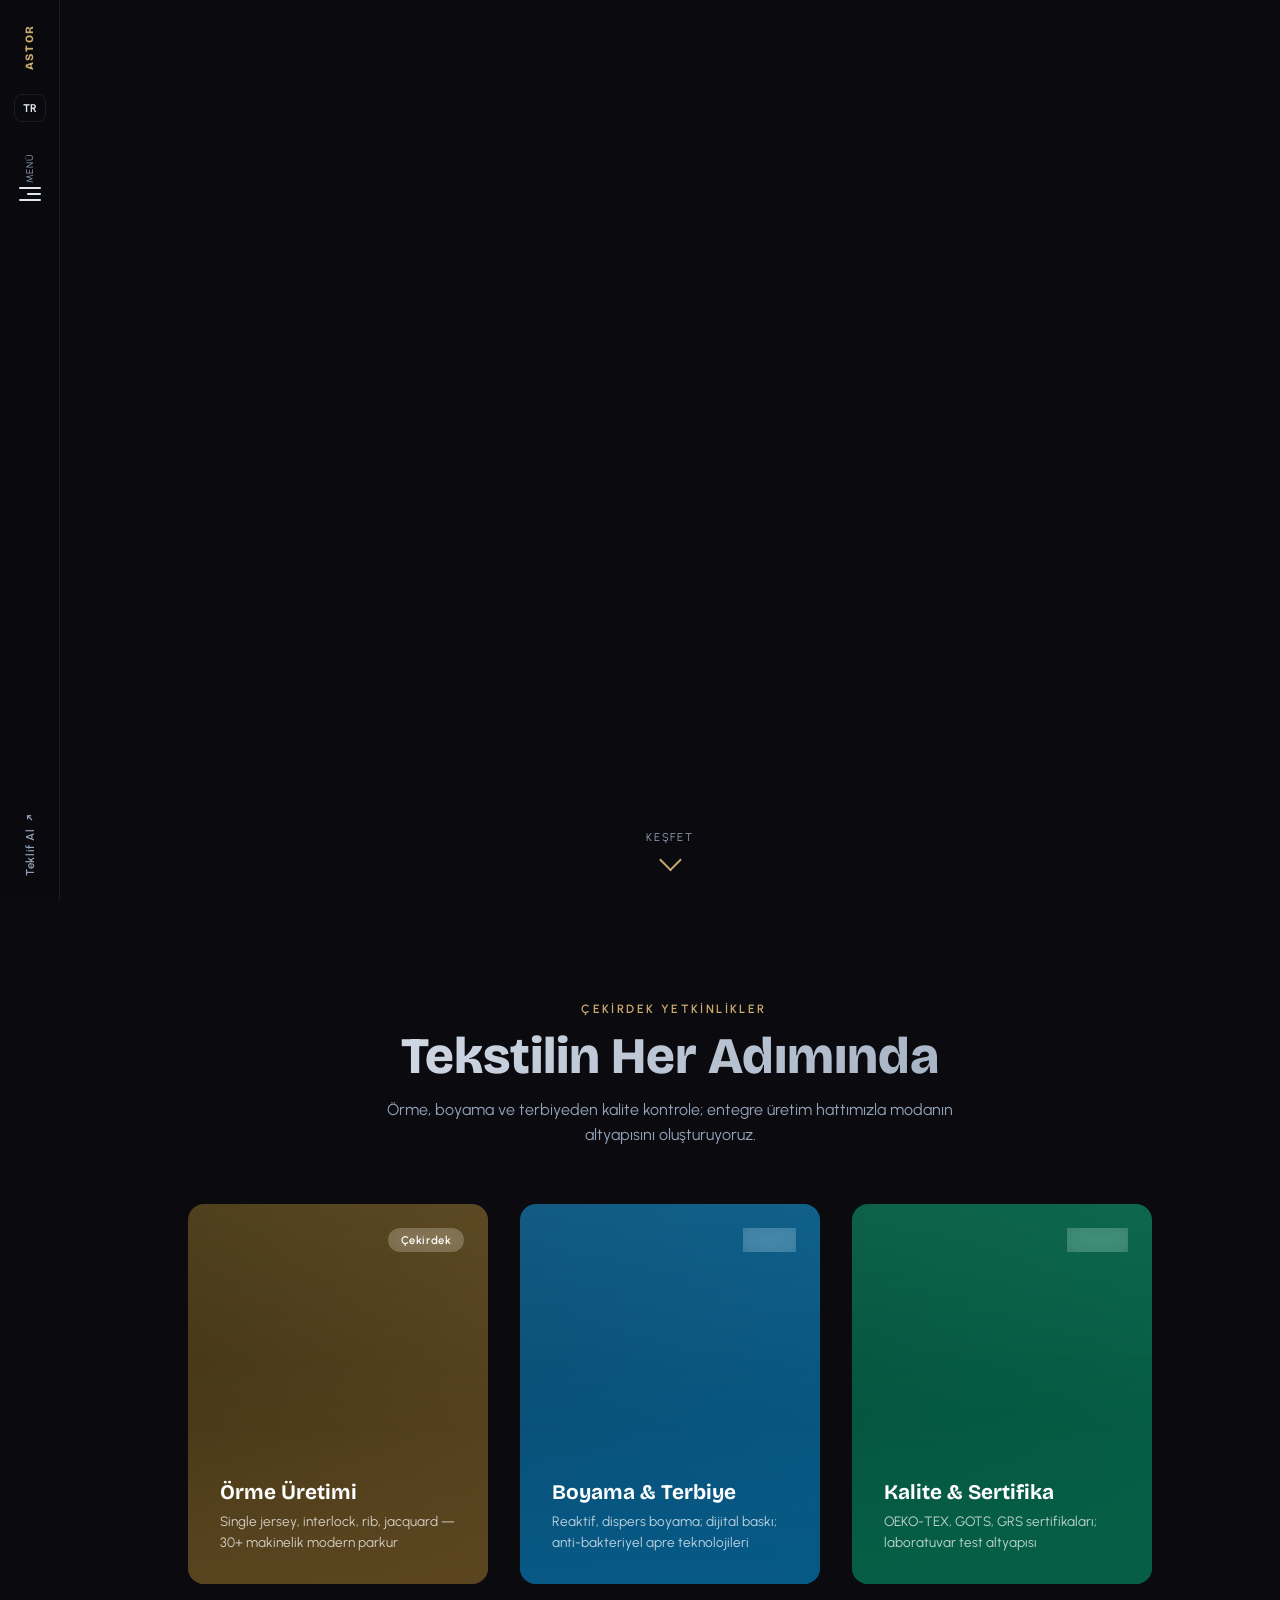
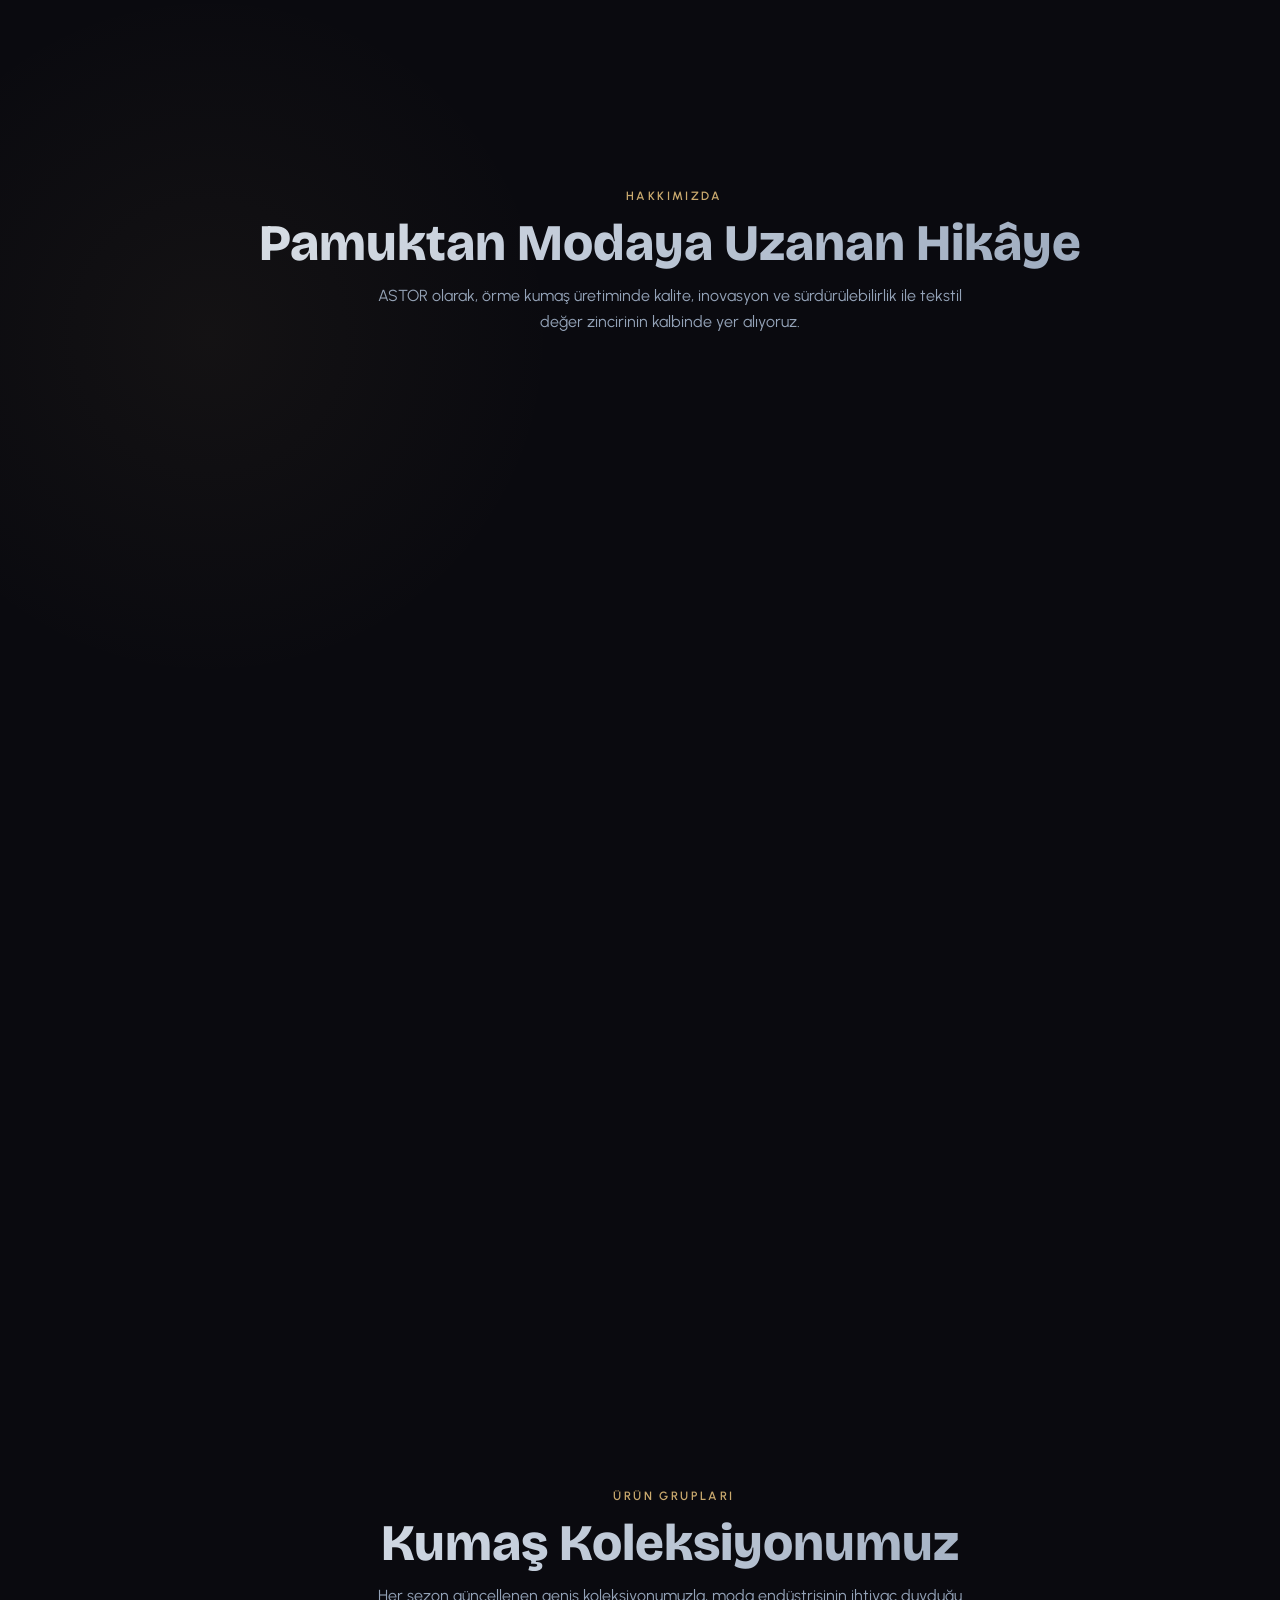
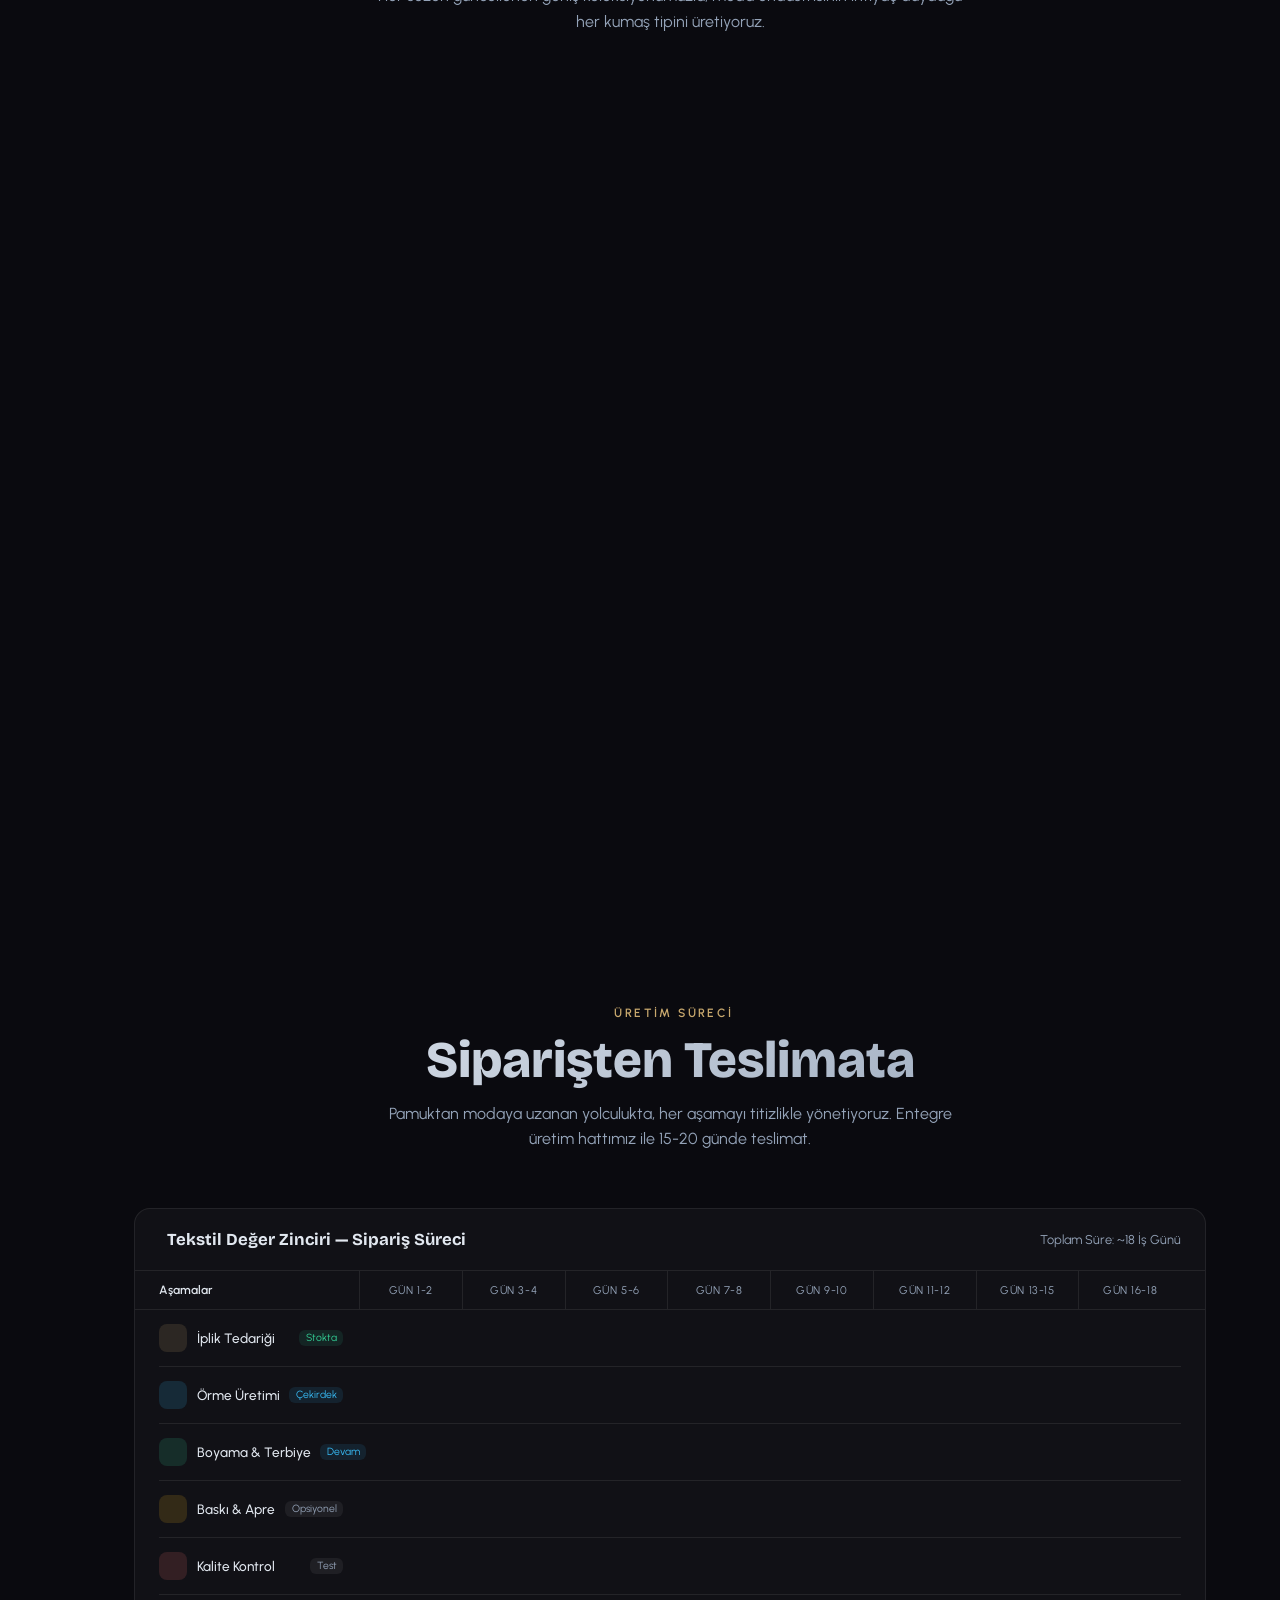
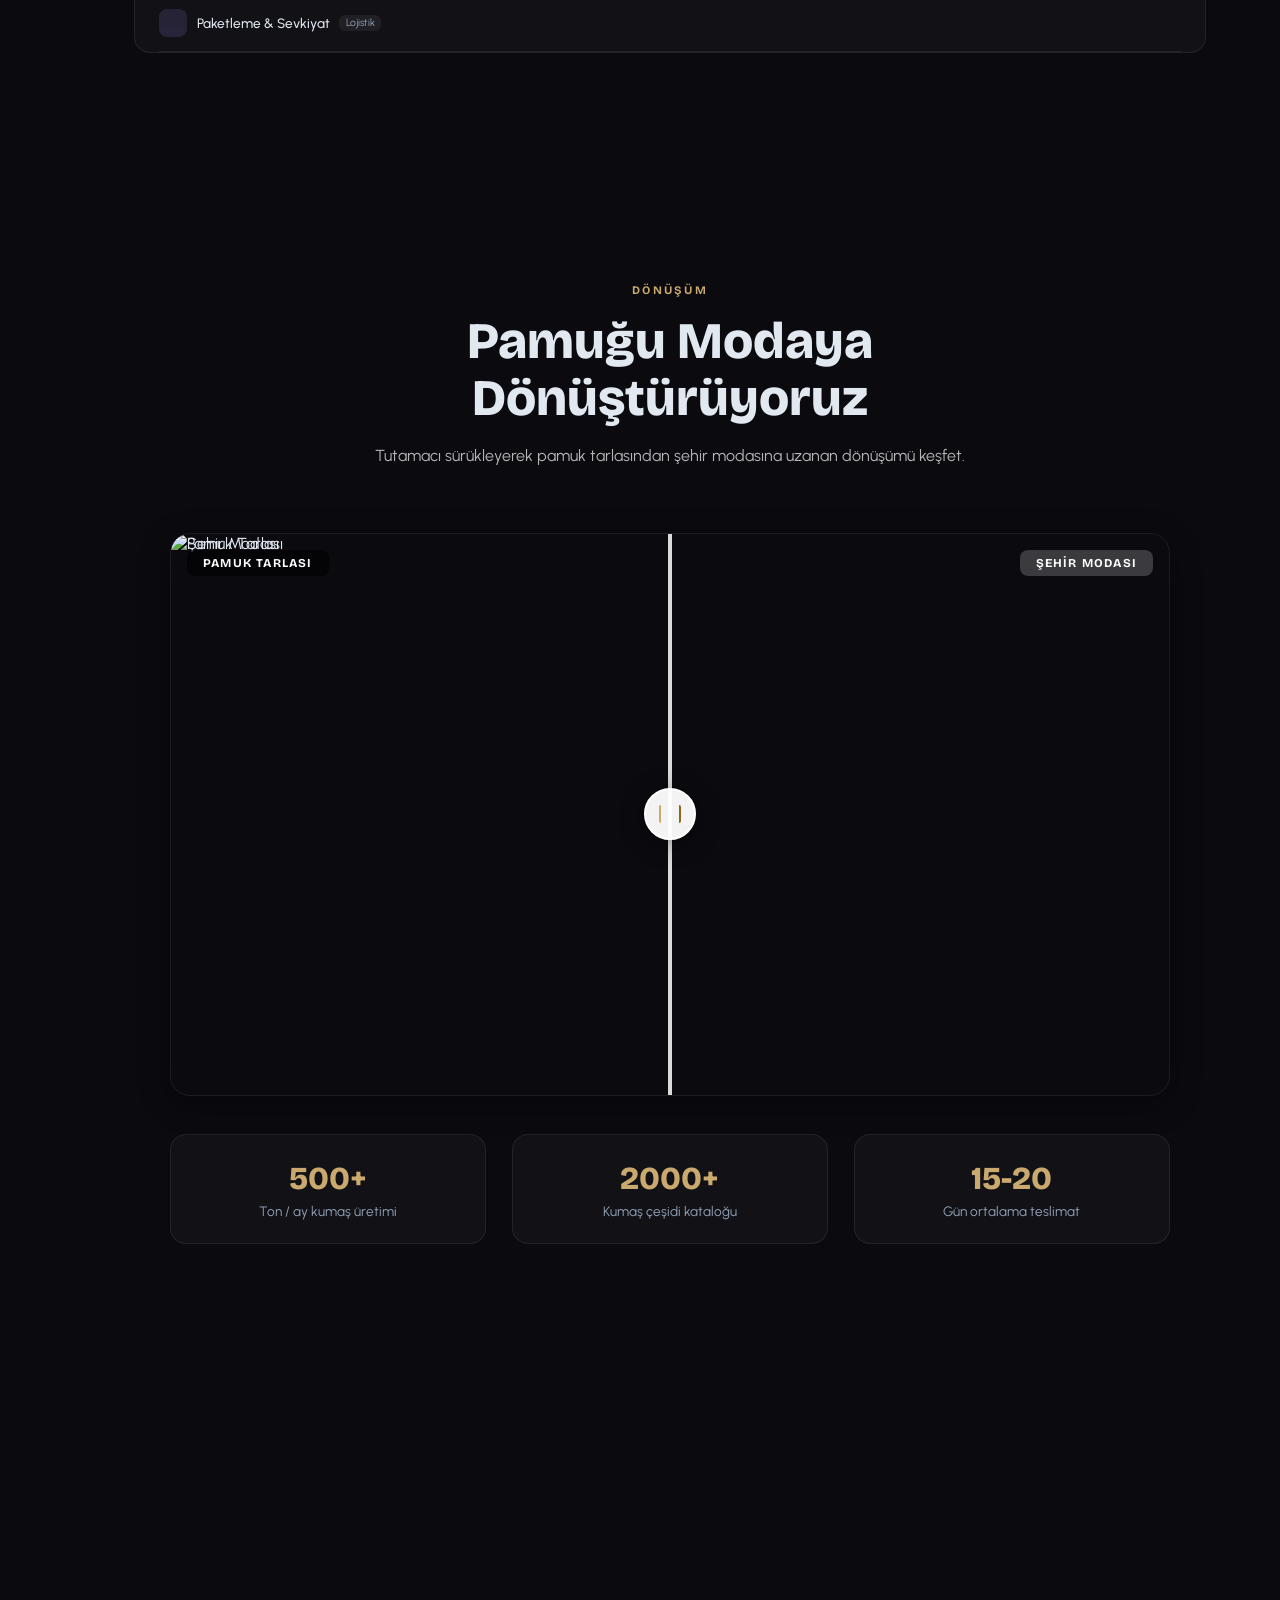
==== site/index.html @ 4fee4208 "ASTOR Tekstil — Tam site iskeleti + logo sistemi - Hero: Parçacık metin "ASTOR" (gold/platinum/paste" ====
<!DOCTYPE html>
<html lang="tr">
<head>
<meta charset="UTF-8"/>
<meta name="viewport" content="width=device-width,initial-scale=1.0"/>
<title>ASTOR — Pamuktan Modaya, Kumaş Üretimi</title>
<meta name="description" content="ASTOR Tekstil — Örme kumaş üretiminde öncü. Pamuktan modaya uzanan değer zincirinde, kaliteli kumaşlarla geleceği dokuyoruz."/>
<link href="https://fonts.googleapis.com/css2?family=Bricolage+Grotesque:wght@400;700;800&family=Urbanist:wght@400;500;600;700&display=swap" rel="stylesheet"/>
<link rel="stylesheet" href="assets/css/style.css"/>
<script src="https://cdnjs.cloudflare.com/ajax/libs/gsap/3.12.5/gsap.min.js"></script>
<script src="https://cdnjs.cloudflare.com/ajax/libs/gsap/3.12.5/ScrollTrigger.min.js"></script>
<script src="https://unpkg.com/@phosphor-icons/web@2.1.1"></script>
</head>
<body>

<!-- ============================================================
     SIDEBAR HEADER
     ============================================================ -->
<div id="header" class="header">
  <div class="header__top">
    <a href="index.html" id="logo" class="logo">
      <span class="logo-text">ASTOR</span>
    </a>
    <button class="lang-switch" id="langSwitch">TR</button>
    <div id="menuButton" class="menu-button-wrap">
      <div class="menu-button-text">Menü</div>
      <div class="menu-lines"><span></span><span></span><span></span></div>
    </div>
  </div>
  <div class="header__bottom">
    <a href="#contact" class="header__link">
      <span>Teklif Al</span>
      <span class="header__link-arrow">↗</span>
    </a>
  </div>
</div>

<!-- ============================================================
     FULLSCREEN MENU OVERLAY
     ============================================================ -->
<div class="menu-overlay" id="menuOverlay">
  <nav class="menu-nav">
    <a href="#hero"><span class="nav-num">01</span> Ana Sayfa</a>
    <a href="#about"><span class="nav-num">02</span> Hakkımızda</a>
    <a href="#products"><span class="nav-num">03</span> Ürünler</a>
    <a href="#process"><span class="nav-num">04</span> Üretim Süreci</a>
    <a href="#transformation"><span class="nav-num">05</span> Dönüşüm</a>
    <a href="#journey"><span class="nav-num">06</span> Yolculuk</a>
    <a href="#stats"><span class="nav-num">07</span> Rakamlar</a>
    <a href="#contact"><span class="nav-num">08</span> İletişim</a>
  </nav>
</div>

<!-- ============================================================
     MAIN CONTENT
     ============================================================ -->
<div class="main-content">

<!-- ============================================================
     HERO
     ============================================================ -->
<section class="hero-section" id="hero">
  <canvas id="heroCanvas" class="hero-canvas"></canvas>
  <div class="hero-content">
    <p class="hero-subtitle">Örme Kumaş Üretimi</p>
    <p class="hero-tagline">Pamuktan Modaya, Geleceği Dokuyoruz</p>
  </div>
  <div class="hero-scroll-hint">
    <span>Keşfet</span>
    <div class="scroll-arrow"></div>
  </div>
</section>

<!-- Background wrapper for content sections -->
<div class="bg-section">

<!-- ============================================================
     3D HOVER LAYERS — Çekirdek Yetkinlikler
     ============================================================ -->
<section class="layers-section" id="capabilities">
  <div class="section-header">
    <div class="section-eyebrow"><i class="ph ph-stack"></i> Çekirdek Yetkinlikler</div>
    <h2 class="section-title">Tekstilin Her Adımında</h2>
    <p class="section-desc">Örme, boyama ve terbiyeden kalite kontrole; entegre üretim hattımızla modanın altyapısını oluşturuyoruz.</p>
  </div>

  <div class="layers-row">
    <div class="layer-card" data-layers>
      <div class="layer-bg"></div>
      <div class="layer-content">
        <i class="ph ph-yarn layer-icon"></i>
        <h3>Örme Üretimi</h3>
        <p>Single jersey, interlock, rib, jacquard — 30+ makinelik modern parkur</p>
      </div>
      <div class="layer-overlay">
        <span class="overlay-badge">Çekirdek</span>
      </div>
    </div>

    <div class="layer-card" data-layers>
      <div class="layer-bg"></div>
      <div class="layer-content">
        <i class="ph ph-paint-bucket layer-icon"></i>
        <h3>Boyama &amp; Terbiye</h3>
        <p>Reaktif, dispers boyama; dijital baskı; anti-bakteriyel apre teknolojileri</p>
      </div>
      <div class="layer-overlay">
        <span class="overlay-badge">Renk</span>
      </div>
    </div>

    <div class="layer-card" data-layers>
      <div class="layer-bg"></div>
      <div class="layer-content">
        <i class="ph ph-seal-check layer-icon"></i>
        <h3>Kalite &amp; Sertifika</h3>
        <p>OEKO-TEX, GOTS, GRS sertifikaları; laboratuvar test altyapısı</p>
      </div>
      <div class="layer-overlay">
        <span class="overlay-badge">Güven</span>
      </div>
    </div>
  </div>
</section>

<!-- ============================================================
     CULTURE MOSAIC — Hakkımızda
     ============================================================ -->
<section class="culture-section" id="about">
  <div class="section-header">
    <div class="section-eyebrow"><i class="ph ph-factory"></i> Hakkımızda</div>
    <h2 class="section-title">Pamuktan Modaya Uzanan Hikâye</h2>
    <p class="section-desc">ASTOR olarak, örme kumaş üretiminde kalite, inovasyon ve sürdürülebilirlik ile tekstil değer zincirinin kalbinde yer alıyoruz.</p>
  </div>

  <div class="mosaic-grid" id="mosaicGrid">
    <div class="mosaic-tile tile-photo span-2-col">
      <img src="https://images.unsplash.com/photo-1586528116311-ad8dd3c8310d?w=800&h=400&fit=crop" alt="Üretim Tesisi" loading="lazy"/>
      <div class="photo-label"><span><i class="ph ph-factory" style="margin-right:.4rem"></i> Modern Üretim Tesisimiz</span></div>
    </div>

    <div class="mosaic-tile tile-value">
      <div class="value-icon icon-gold"><i class="ph ph-lightbulb"></i></div>
      <div class="value-title">İnovasyon</div>
      <div class="value-desc">En son örme teknolojileri ve dijital baskı sistemleriyle üretim sınırlarını zorluyoruz.</div>
    </div>

    <div class="mosaic-tile tile-stat">
      <div><span class="stat-number stat-gold" data-target="500">0</span><span class="stat-suffix stat-gold"> Ton</span></div>
      <div class="stat-label">Aylık Üretim Kapasitesi</div>
    </div>

    <div class="mosaic-tile tile-value">
      <div class="value-icon icon-green"><i class="ph ph-leaf"></i></div>
      <div class="value-title">Sürdürülebilirlik</div>
      <div class="value-desc">BCI pamuk, geri dönüştürülmüş polyester ve ZDHC uyumlu boyama prosesleri.</div>
    </div>

    <div class="mosaic-tile tile-photo span-2-row">
      <img src="https://images.unsplash.com/photo-1558171813-4c088753af8f?w=400&h=800&fit=crop" alt="Kumaş Çeşitleri" loading="lazy"/>
      <div class="photo-label"><span><i class="ph ph-swatches" style="margin-right:.4rem"></i> Premium Kumaş Koleksiyonu</span></div>
    </div>

    <div class="mosaic-tile tile-quote span-2-col">
      <div class="quote-mark">&ldquo;</div>
      <div class="quote-text">Biz sadece kumaş üretmiyoruz, modayı mümkün kılıyoruz. Tarladan rafa kadar izlenebilir, sürdürülebilir bir değer zinciri inşa ediyoruz.</div>
      <div class="quote-author">
        <img class="quote-author-img" src="https://images.unsplash.com/photo-1560250097-0b93528c311a?w=72&h=72&fit=crop" alt="CEO"/>
        <div class="quote-author-info">
          <div class="quote-author-name">Kurucu</div>
          <div class="quote-author-role">ASTOR Tekstil</div>
        </div>
      </div>
    </div>

    <div class="mosaic-tile tile-stat">
      <div><span class="stat-number stat-blue" data-target="35">0</span><span class="stat-suffix stat-blue">+</span></div>
      <div class="stat-label">İhracat Ülkesi</div>
    </div>

    <div class="mosaic-tile tile-photo span-2-col">
      <img src="https://images.unsplash.com/photo-1582719478250-c89cae4dc85b?w=800&h=400&fit=crop" alt="Kumaş Showroom" loading="lazy"/>
      <div class="photo-label"><span><i class="ph ph-swatches" style="margin-right:.4rem"></i> Kumaş Numune Showroom</span></div>
    </div>

    <div class="mosaic-tile tile-value">
      <div class="value-icon icon-blue"><i class="ph ph-palette"></i></div>
      <div class="value-title">Tasarım &amp; Koleksiyon</div>
      <div class="value-desc">Sezon trendlerine uygun kumaşlar, özel renk paletleri ve numune geliştirme.</div>
    </div>

    <div class="mosaic-tile tile-value">
      <div class="value-icon icon-amber"><i class="ph ph-lightning"></i></div>
      <div class="value-title">Hızlı Teslimat</div>
      <div class="value-desc">Entegre üretim hattımız sayesinde siparişten teslimata 15-20 gün.</div>
    </div>

    <div class="mosaic-tile tile-stat">
      <div><span class="stat-number stat-green" data-target="25">0</span><span class="stat-suffix stat-green"> Yıl</span></div>
      <div class="stat-label">Sektörel Deneyim</div>
    </div>

    <div class="mosaic-tile tile-value">
      <div class="value-icon icon-rose"><i class="ph ph-handshake"></i></div>
      <div class="value-title">Global Markalar</div>
      <div class="value-desc">Dünya'nın önde gelen fast-fashion ve spor markalarının güvenilir tedarikçisi.</div>
    </div>
  </div>

  <div class="mosaic-footer" id="mosaicFooter">
    <div class="mosaic-footer-text">Tarladan rafa kadar izlenebilir üretim</div>
    <div class="mosaic-footer-highlight">Pamuktan Modaya, ASTOR Farkı</div>
  </div>
</section>

<!-- ============================================================
     HOVER REVEAL GALLERY — Ürün Grupları
     ============================================================ -->
<section class="portfolio-section" id="products">
  <div class="section-header">
    <div class="section-eyebrow"><i class="ph ph-swatches"></i> Ürün Grupları</div>
    <h2 class="section-title">Kumaş Koleksiyonumuz</h2>
    <p class="section-desc">Her sezon güncellenen geniş koleksiyonumuzla, moda endüstrisinin ihtiyaç duyduğu her kumaş tipini üretiyoruz.</p>
  </div>

  <div class="project-list" id="projectList">
    <div class="project-item" data-img="0">
      <div class="pi-left"><span class="pi-number">01</span><div class="pi-info"><div class="pi-title">Single Jersey</div><div class="pi-tags"><span class="pi-tag">Pamuk</span><span class="pi-tag">Modal</span><span class="pi-tag">Viskon</span></div></div></div>
      <div class="pi-right">100-220 gr/m² <i class="ph ph-arrow-right pi-arrow"></i></div>
    </div>
    <div class="project-item" data-img="1">
      <div class="pi-left"><span class="pi-number">02</span><div class="pi-info"><div class="pi-title">Interlock &amp; Rib</div><div class="pi-tags"><span class="pi-tag">Penye</span><span class="pi-tag">Elastan</span></div></div></div>
      <div class="pi-right">160-300 gr/m² <i class="ph ph-arrow-right pi-arrow"></i></div>
    </div>
    <div class="project-item" data-img="2">
      <div class="pi-left"><span class="pi-number">03</span><div class="pi-info"><div class="pi-title">Jacquard &amp; Desenli</div><div class="pi-tags"><span class="pi-tag">Jakarlı</span><span class="pi-tag">Transfer</span></div></div></div>
      <div class="pi-right">180-350 gr/m² <i class="ph ph-arrow-right pi-arrow"></i></div>
    </div>
    <div class="project-item" data-img="3">
      <div class="pi-left"><span class="pi-number">04</span><div class="pi-info"><div class="pi-title">Flece &amp; Şardon</div><div class="pi-tags"><span class="pi-tag">Polar</span><span class="pi-tag">Fırçalı</span></div></div></div>
      <div class="pi-right">200-400 gr/m² <i class="ph ph-arrow-right pi-arrow"></i></div>
    </div>
    <div class="project-item" data-img="4">
      <div class="pi-left"><span class="pi-number">05</span><div class="pi-info"><div class="pi-title">Dijital Baskı Kumaşları</div><div class="pi-tags"><span class="pi-tag">Süblime</span><span class="pi-tag">Pigment</span></div></div></div>
      <div class="pi-right">Özel Üretim <i class="ph ph-arrow-right pi-arrow"></i></div>
    </div>
    <div class="project-item" data-img="5">
      <div class="pi-left"><span class="pi-number">06</span><div class="pi-info"><div class="pi-title">Sürdürülebilir Koleksiyon</div><div class="pi-tags"><span class="pi-tag">Organik</span><span class="pi-tag">GRS</span><span class="pi-tag">BCI</span></div></div></div>
      <div class="pi-right">Sertifikalı <i class="ph ph-arrow-right pi-arrow"></i></div>
    </div>
  </div>
</section>

<div class="hover-image" id="hoverImage">
  <img id="hoverImageImg" src="" alt=""/>
</div>

<!-- ============================================================
     GANTT TIMELINE — Siparişten Teslimata
     ============================================================ -->
<section class="gantt-section" id="process">
  <div class="section-header">
    <div class="section-eyebrow"><i class="ph ph-path"></i> Üretim Süreci</div>
    <h2 class="section-title">Siparişten Teslimata</h2>
    <p class="section-desc">Pamuktan modaya uzanan yolculukta, her aşamayı titizlikle yönetiyoruz. Entegre üretim hattımız ile 15-20 günde teslimat.</p>
  </div>

  <div class="gantt-container">
    <div class="gantt-header">
      <div class="gantt-title"><i class="ph ph-flow-arrow"></i> Tekstil Değer Zinciri — Sipariş Süreci</div>
      <div class="gantt-period"><i class="ph ph-calendar"></i> Toplam Süre: ~18 İş Günü</div>
    </div>

    <div class="gantt-scroll">
      <div class="gantt-chart">
        <div class="gantt-timeline-row">
          <div class="gantt-timeline-labels">Aşamalar</div>
          <div class="gantt-weeks">
            <div class="gantt-week">Gün 1-2</div>
            <div class="gantt-week">Gün 3-4</div>
            <div class="gantt-week">Gün 5-6</div>
            <div class="gantt-week">Gün 7-8</div>
            <div class="gantt-week">Gün 9-10</div>
            <div class="gantt-week">Gün 11-12</div>
            <div class="gantt-week">Gün 13-15</div>
            <div class="gantt-week">Gün 16-18</div>
          </div>
        </div>

        <div class="gantt-body" id="ganttBody">
          <svg class="dep-svg" id="depSvg">
            <defs><marker id="arrowhead" markerWidth="8" markerHeight="6" refX="8" refY="3" orient="auto"><polygon points="0 0, 8 3, 0 6" fill="var(--muted-2)"/></marker></defs>
          </svg>

          <div class="gantt-row">
            <div class="gantt-task-label">
              <div class="gtl-icon" style="background:rgba(201,169,110,.15);color:var(--accent)"><i class="ph ph-yarn"></i></div>
              <div class="gtl-name">İplik Tedariği</div>
              <span class="gtl-status done">Stokta</span>
            </div>
            <div class="gantt-bars"><div class="gantt-bar c1" style="left:0%;width:12.5%"><span class="gantt-bar-label">1-2 gn</span></div></div>
          </div>

          <div class="gantt-row">
            <div class="gantt-task-label">
              <div class="gtl-icon" style="background:rgba(56,189,248,.15);color:#38bdf8"><i class="ph ph-circles-three-plus"></i></div>
              <div class="gtl-name">Örme Üretimi</div>
              <span class="gtl-status progress">Çekirdek</span>
            </div>
            <div class="gantt-bars"><div class="gantt-bar c2" style="left:12.5%;width:25%"><span class="gantt-bar-label">3-6 gn</span></div></div>
          </div>

          <div class="gantt-row">
            <div class="gantt-task-label">
              <div class="gtl-icon" style="background:rgba(52,211,153,.15);color:#34d399"><i class="ph ph-paint-bucket"></i></div>
              <div class="gtl-name">Boyama &amp; Terbiye</div>
              <span class="gtl-status progress">Devam</span>
            </div>
            <div class="gantt-bars"><div class="gantt-bar c3" style="left:37.5%;width:25%"><span class="gantt-bar-label">7-10 gn</span></div></div>
          </div>

          <div class="gantt-row">
            <div class="gantt-task-label">
              <div class="gtl-icon" style="background:rgba(251,191,36,.15);color:#fbbf24"><i class="ph ph-stamp"></i></div>
              <div class="gtl-name">Baskı &amp; Apre</div>
              <span class="gtl-status planned">Opsiyonel</span>
            </div>
            <div class="gantt-bars"><div class="gantt-bar c4" style="left:50%;width:18.75%"><span class="gantt-bar-label">9-12 gn</span></div></div>
          </div>

          <div class="gantt-row">
            <div class="gantt-task-label">
              <div class="gtl-icon" style="background:rgba(248,113,113,.15);color:#f87171"><i class="ph ph-seal-check"></i></div>
              <div class="gtl-name">Kalite Kontrol</div>
              <span class="gtl-status planned">Test</span>
            </div>
            <div class="gantt-bars"><div class="gantt-bar c5" style="left:62.5%;width:18.75%"><span class="gantt-bar-label">11-15 gn</span></div></div>
          </div>

          <div class="gantt-row">
            <div class="gantt-task-label">
              <div class="gtl-icon" style="background:rgba(167,139,250,.15);color:#a78bfa"><i class="ph ph-truck"></i></div>
              <div class="gtl-name">Paketleme &amp; Sevkiyat</div>
              <span class="gtl-status planned">Lojistik</span>
            </div>
            <div class="gantt-bars"><div class="gantt-bar c6" style="left:81.25%;width:18.75%"><span class="gantt-bar-label">16-18 gn</span></div></div>
          </div>

          <div class="today-line" id="todayLine" style="left:calc(200px + 45%)"></div>
        </div>
      </div>
    </div>
  </div>
</section>

<!-- ============================================================
     COMPARISON SLIDER — Pamuk Tarlası → Şehir Modası (Pointer-based)
     ============================================================ -->
<section class="cs-section" id="transformation">
  <div class="cs-header">
    <div class="cs-eyebrow">Dönüşüm</div>
    <h2 class="cs-title">Pamuğu Modaya Dönüştürüyoruz</h2>
    <p class="cs-subtitle">Tutamacı sürükleyerek pamuk tarlasından şehir modasına uzanan dönüşümü keşfet.</p>
  </div>

  <div class="comparison-wrapper" id="compWrapper">
    <!-- Right panel (after — şehir modası) sits behind -->
    <div class="comp-panel comp-right" id="compRight">
      <img src="https://images.unsplash.com/photo-1635693047196-cc0976305ae9?w=1200&h=675&fit=crop" alt="Şehir Modası"/>
    </div>
    <!-- Left panel (before — pamuk tarlası) clips over -->
    <div class="comp-panel comp-left" id="compLeft">
      <img src="https://images.unsplash.com/photo-1705147293352-3e81c1b8ab5b?w=1200&h=675&fit=crop" alt="Pamuk Tarlası"/>
    </div>
    <!-- Handle -->
    <div class="comp-handle" id="compHandle"></div>
    <!-- Labels -->
    <span class="comp-label comp-label-left">Pamuk Tarlası</span>
    <span class="comp-label comp-label-right">Şehir Modası</span>
  </div>

  <div class="cs-stats">
    <div class="cs-stat"><div class="cs-stat-num">500+</div><div class="cs-stat-label">Ton / ay kumaş üretimi</div></div>
    <div class="cs-stat"><div class="cs-stat-num">2000+</div><div class="cs-stat-label">Kumaş çeşidi kataloğu</div></div>
    <div class="cs-stat"><div class="cs-stat-num">15-20</div><div class="cs-stat-label">Gün ortalama teslimat</div></div>
  </div>
</section>

</div><!-- /.bg-section -->

<!-- ============================================================
     MORPH ZOOM JOURNEY — Pamuktan Modaya Yolculuk
     ============================================================ -->
<section id="journey">
<canvas id="morphCanvas"></canvas>
<div class="morph-progress-bar" id="morphProgressBar"></div>

<!-- Journey Cards — 3D tilt + image + glassmorphism -->
<div class="j-card pos-right" id="card0" data-accent="#c9a96e">
  <div class="jc-img"><img src="https://images.unsplash.com/photo-1599719500956-d158a26ab3ee?w=480&h=280&fit=crop" alt="Pamuk Tarlası" loading="lazy"/></div>
  <div class="jc-body">
    <div class="jc-badge" style="--ac:#c9a96e"><span>01</span> Hammadde</div>
    <h2>Pamuk Tarlası</h2>
    <p>BCI sertifikalı pamuk tarlalarından özenle seçilen lifler. Topraktan başlayan kalite yolculuğu.</p>
    <div class="jc-stats"><div class="jc-stat"><span class="jc-stat-num" style="color:#c9a96e">100%</span><span class="jc-stat-lbl">İzlenebilir</span></div><div class="jc-stat"><span class="jc-stat-num" style="color:#c9a96e">BCI</span><span class="jc-stat-lbl">Sertifikalı</span></div></div>
  </div>
</div>

<div class="j-card pos-left" id="card1" data-accent="#38bdf8">
  <div class="jc-img"><img src="https://images.unsplash.com/photo-1567401893414-76b7b1e5a7a5?w=480&h=280&fit=crop" alt="İplik Üretimi" loading="lazy"/></div>
  <div class="jc-body">
    <div class="jc-badge" style="--ac:#38bdf8"><span>02</span> İplik</div>
    <h2>İplik Üretimi</h2>
    <p>Ring, compact ve open-end makinelerle pamuk liflerini ipliklere dönüştürüyoruz. Doğru iplik, kumaşın DNA'sıdır.</p>
    <div class="jc-stats"><div class="jc-stat"><span class="jc-stat-num" style="color:#38bdf8">Ne/30</span><span class="jc-stat-lbl">İplik No</span></div><div class="jc-stat"><span class="jc-stat-num" style="color:#38bdf8">3 Tip</span><span class="jc-stat-lbl">Makine</span></div></div>
  </div>
</div>

<div class="j-card pos-right" id="card2" data-accent="#34d399">
  <div class="jc-img"><img src="https://images.unsplash.com/photo-1586528116311-ad8dd3c8310d?w=480&h=280&fit=crop" alt="Örme Üretimi" loading="lazy"/></div>
  <div class="jc-body">
    <div class="jc-badge" style="--ac:#34d399"><span>03</span> Örme</div>
    <h2>Örme Üretimi</h2>
    <p>30+ yuvarlak örme makinesiyle single jersey, interlock, rib ve jacquard. ASTOR'un kalbi burada atar.</p>
    <div class="jc-stats"><div class="jc-stat"><span class="jc-stat-num" style="color:#34d399">30+</span><span class="jc-stat-lbl">Makine</span></div><div class="jc-stat"><span class="jc-stat-num" style="color:#34d399">500t</span><span class="jc-stat-lbl">Ay/Kapasite</span></div></div>
  </div>
</div>

<div class="j-card pos-left" id="card3" data-accent="#fb923c">
  <div class="jc-img"><img src="https://images.unsplash.com/photo-1558171813-4c088753af8f?w=480&h=280&fit=crop" alt="Boyama Terbiye" loading="lazy"/></div>
  <div class="jc-body">
    <div class="jc-badge" style="--ac:#fb923c"><span>04</span> Boyama</div>
    <h2>Boyama &amp; Terbiye</h2>
    <p>Reaktif, dispers boyama ve dijital baskı. ZDHC uyumlu proseslerle çevre dostu renklendirme.</p>
    <div class="jc-stats"><div class="jc-stat"><span class="jc-stat-num" style="color:#fb923c">1000+</span><span class="jc-stat-lbl">Renk</span></div><div class="jc-stat"><span class="jc-stat-num" style="color:#fb923c">ZDHC</span><span class="jc-stat-lbl">Uyumlu</span></div></div>
  </div>
</div>

<div class="j-card pos-right" id="card4" data-accent="#ec4899">
  <div class="jc-img"><img src="https://images.unsplash.com/photo-1582719478250-c89cae4dc85b?w=480&h=280&fit=crop" alt="Kalite Kontrol" loading="lazy"/></div>
  <div class="jc-body">
    <div class="jc-badge" style="--ac:#ec4899"><span>05</span> Kalite</div>
    <h2>Kalite Kontrol</h2>
    <p>Gramaj, pilling, haslık testleri. OEKO-TEX, GOTS, GRS sertifikaları. Her top kusursuz çıkar.</p>
    <div class="jc-stats"><div class="jc-stat"><span class="jc-stat-num" style="color:#ec4899">%98</span><span class="jc-stat-lbl">Başarı</span></div><div class="jc-stat"><span class="jc-stat-num" style="color:#ec4899">8</span><span class="jc-stat-lbl">Sertifika</span></div></div>
  </div>
</div>

<!-- Card 5: explosion — no card -->

<div class="j-card pos-left" id="card6" data-accent="#a855f7">
  <div class="jc-img"><img src="https://images.unsplash.com/photo-1483985988355-763728e1935b?w=480&h=280&fit=crop" alt="Moda Rafları" loading="lazy"/></div>
  <div class="jc-body">
    <div class="jc-badge" style="--ac:#a855f7"><span>07</span> Moda</div>
    <h2>Moda Raflarına</h2>
    <p>Kumaşlarımız dünyanın önde gelen markalarının koleksiyonlarında hayat buluyor. Tarladan rafa — döngü tamamlanıyor.</p>
    <div class="jc-stats"><div class="jc-stat"><span class="jc-stat-num" style="color:#a855f7">35+</span><span class="jc-stat-lbl">Ülke</span></div><div class="jc-stat"><span class="jc-stat-num" style="color:#a855f7">50+</span><span class="jc-stat-lbl">Marka</span></div></div>
  </div>
</div>

<div class="shape-nav" id="shapeNav">
  <div class="shape-dot active" data-idx="0"></div>
  <div class="shape-dot" data-idx="1"></div>
  <div class="shape-dot" data-idx="2"></div>
  <div class="shape-dot" data-idx="3"></div>
  <div class="shape-dot" data-idx="4"></div>
  <div class="shape-dot" data-idx="5"></div>
  <div class="shape-dot" data-idx="6"></div>
  <div class="shape-dot" data-idx="7"></div>
</div>

<div class="journey-spacer">
  <div class="section-ghost"></div>
  <div class="section-ghost"></div>
  <div class="section-ghost"></div>
  <div class="section-ghost"></div>
  <div class="section-ghost"></div>
  <div class="section-ghost"></div>
  <div class="section-ghost"></div>
  <div class="section-ghost"></div>
</div>
</section>

<!-- Background wrapper for post-journey sections -->
<div class="bg-section">

<!-- ============================================================
     TICKER TAPE — Rakamlarla ASTOR
     ============================================================ -->
<section class="ticker-section" id="stats">
  <div class="section-header" style="padding:0 6vw;margin-bottom:4rem">
    <div class="section-badge"><i class="ph ph-chart-line-up"></i><span>Rakamlarla ASTOR</span></div>
    <h2 class="sec-title">Başarı <span>Akışı</span></h2>
    <p class="sec-desc">Pamuktan modaya uzanan yolculuğumuzda elde ettiğimiz başarı rakamları.</p>
  </div>

  <div class="ticker-row" id="tickerRow1">
    <div class="ticker-track" id="track1">
      <div class="ticker-badge badge-gold">
        <div class="badge-icon"><i class="ph ph-factory"></i></div>
        <span class="badge-number">500+</span>
        <span class="badge-label">Ton/Ay Kapasite</span>
        <span class="badge-check"><i class="ph-fill ph-check-circle"></i></span>
      </div>
      <div class="ticker-badge badge-blue">
        <div class="badge-icon"><i class="ph ph-calendar-check"></i></div>
        <span class="badge-number">25</span>
        <span class="badge-label">Yıl Deneyim</span>
        <span class="badge-check"><i class="ph-fill ph-check-circle"></i></span>
      </div>
      <div class="ticker-badge badge-green">
        <div class="badge-icon"><i class="ph ph-globe-hemisphere-west"></i></div>
        <span class="badge-number">35+</span>
        <span class="badge-label">İhracat Ülkesi</span>
        <span class="badge-check"><i class="ph-fill ph-check-circle"></i></span>
      </div>
      <div class="ticker-badge badge-pink">
        <div class="badge-icon"><i class="ph ph-swatches"></i></div>
        <span class="badge-number">2000+</span>
        <span class="badge-label">Kumaş Çeşidi</span>
        <span class="badge-check"><i class="ph-fill ph-check-circle"></i></span>
      </div>
      <div class="ticker-badge badge-amber">
        <div class="badge-icon"><i class="ph ph-users-three"></i></div>
        <span class="badge-number">350+</span>
        <span class="badge-label">Çalışan</span>
        <span class="badge-check"><i class="ph-fill ph-check-circle"></i></span>
      </div>
      <div class="ticker-badge badge-orange">
        <div class="badge-icon"><i class="ph ph-circles-three-plus"></i></div>
        <span class="badge-number">30+</span>
        <span class="badge-label">Örme Makinesi</span>
        <span class="badge-check"><i class="ph-fill ph-check-circle"></i></span>
      </div>
      <div class="ticker-badge badge-teal">
        <div class="badge-icon"><i class="ph ph-seal-check"></i></div>
        <span class="badge-number">8</span>
        <span class="badge-label">Uluslararası Sertifika</span>
        <span class="badge-check"><i class="ph-fill ph-check-circle"></i></span>
      </div>
    </div>
  </div>

  <div class="ticker-row" id="tickerRow2">
    <div class="ticker-track" id="track2">
      <div class="ticker-badge badge-green">
        <div class="badge-icon"><i class="ph ph-leaf"></i></div>
        <span class="badge-number">%40</span>
        <span class="badge-label">Sürdürülebilir Üretim</span>
        <span class="badge-check"><i class="ph-fill ph-check-circle"></i></span>
      </div>
      <div class="ticker-badge badge-gold">
        <div class="badge-icon"><i class="ph ph-truck"></i></div>
        <span class="badge-number">15-20</span>
        <span class="badge-label">Gün Teslimat</span>
        <span class="badge-check"><i class="ph-fill ph-check-circle"></i></span>
      </div>
      <div class="ticker-badge badge-blue">
        <div class="badge-icon"><i class="ph ph-flask"></i></div>
        <span class="badge-number">%98</span>
        <span class="badge-label">Haslık Başarı Oranı</span>
        <span class="badge-check"><i class="ph-fill ph-check-circle"></i></span>
      </div>
      <div class="ticker-badge badge-amber">
        <div class="badge-icon"><i class="ph ph-shopping-bag"></i></div>
        <span class="badge-number">50+</span>
        <span class="badge-label">Marka Referansı</span>
        <span class="badge-check"><i class="ph-fill ph-check-circle"></i></span>
      </div>
      <div class="ticker-badge badge-pink">
        <div class="badge-icon"><i class="ph ph-recycle"></i></div>
        <span class="badge-number">GRS</span>
        <span class="badge-label">Geri Dönüşüm Sertifikası</span>
        <span class="badge-check"><i class="ph-fill ph-check-circle"></i></span>
      </div>
      <div class="ticker-badge badge-orange">
        <div class="badge-icon"><i class="ph ph-paint-brush"></i></div>
        <span class="badge-number">1000+</span>
        <span class="badge-label">Renk Seçeneği</span>
        <span class="badge-check"><i class="ph-fill ph-check-circle"></i></span>
      </div>
      <div class="ticker-badge badge-teal">
        <div class="badge-icon"><i class="ph ph-medal"></i></div>
        <span class="badge-number">%95</span>
        <span class="badge-label">Müşteri Yenileme</span>
        <span class="badge-check"><i class="ph-fill ph-check-circle"></i></span>
      </div>
    </div>
  </div>
</section>

<!-- ============================================================
     MOUNTAIN RAIN SCENE + FOOTER
     ============================================================ -->
<div class="mountain-scene" id="mountainScene">
  <canvas id="rainCanvas"></canvas>
  <div class="mountain-viewport" id="viewport">
    <div class="sky-layer" id="skyBase"></div>
    <div class="sky-layer" id="skyCold"></div>
    <div class="sky-layer" id="skyHigh"></div>
    <div class="mountain-layer mtn-back" id="mtnBack"><div class="mtn-shape"></div><div class="snow-cap" id="snowCap"></div></div>
    <div class="mountain-layer mtn-mid" id="mtnMid"><div class="mtn-shape"></div></div>
    <div class="mountain-layer mtn-front" id="mtnFront"><div class="mtn-shape"></div></div>
    <div class="forest-layer" id="forest"></div>
  </div>
  <div class="mountain-dark-overlay" id="mtnDarkOverlay"></div>
</div>

<footer class="mega-footer" id="contact">
  <div class="footer-inner">
    <div class="footer-top-bar">
      <div class="brand-area">
        <div class="brand-logo"><span class="brand-dot"></span>ASTOR Tekstil</div>
        <p class="brand-desc">Pamuktan modaya uzanan değer zincirinde, örme kumaş üretiminin güvenilir adresi. Kalite, inovasyon ve sürdürülebilirlikle geleceği dokuyoruz.</p>
        <div class="social-row">
          <a href="#" class="social-btn" aria-label="LinkedIn"><i class="ph ph-linkedin-logo"></i></a>
          <a href="#" class="social-btn" aria-label="Instagram"><i class="ph ph-instagram-logo"></i></a>
          <a href="#" class="social-btn" aria-label="WhatsApp"><i class="ph ph-whatsapp-logo"></i></a>
          <a href="#" class="social-btn" aria-label="YouTube"><i class="ph ph-youtube-logo"></i></a>
        </div>
      </div>
    </div>

    <div class="footer-columns">
      <div class="footer-col">
        <h3 class="col-title"><i class="ph ph-factory"></i> Üretim</h3>
        <ul class="col-links">
          <li><a href="#"><i class="ph ph-yarn"></i> Örme Tesisi</a></li>
          <li><a href="#"><i class="ph ph-paint-bucket"></i> Boyahane</a></li>
          <li><a href="#"><i class="ph ph-stamp"></i> Baskı Merkezi</a></li>
          <li><a href="#"><i class="ph ph-test-tube"></i> Laboratuvar</a></li>
          <li><a href="#"><i class="ph ph-gear"></i> Makine Parkuru</a></li>
          <li><a href="#"><i class="ph ph-cube"></i> AR-GE Merkezi</a></li>
          <li><a href="#"><i class="ph ph-recycle"></i> Atık Yönetimi</a></li>
        </ul>
      </div>
      <div class="footer-col">
        <h3 class="col-title"><i class="ph ph-swatches"></i> Ürünler</h3>
        <ul class="col-links">
          <li><a href="#"><i class="ph ph-circles-three"></i> Single Jersey</a></li>
          <li><a href="#"><i class="ph ph-squares-four"></i> Interlock &amp; Rib</a></li>
          <li><a href="#"><i class="ph ph-diamond"></i> Jacquard</a></li>
          <li><a href="#"><i class="ph ph-cloud"></i> Flece &amp; Şardon</a></li>
          <li><a href="#"><i class="ph ph-leaf"></i> Sürdürülebilir Koleksiyon</a></li>
          <li><a href="#"><i class="ph ph-file-text"></i> Numune Talep Et</a></li>
          <li><a href="#"><i class="ph ph-book-open"></i> Kumaş Kataloğu (PDF)</a></li>
        </ul>
      </div>
      <div class="footer-col">
        <h3 class="col-title"><i class="ph ph-buildings"></i> Kurumsal</h3>
        <ul class="col-links">
          <li><a href="#"><i class="ph ph-info"></i> Hakkımızda</a></li>
          <li><a href="#"><i class="ph ph-flag-banner"></i> Misyon &amp; Vizyon</a></li>
          <li><a href="#"><i class="ph ph-users-three"></i> Yönetim Kurulu</a></li>
          <li><a href="#"><i class="ph ph-clock-countdown"></i> Tarihçe</a></li>
          <li><a href="#"><i class="ph ph-handshake"></i> Referanslar</a></li>
          <li><a href="#"><i class="ph ph-trophy"></i> Ödüller &amp; Başarılar</a></li>
          <li><a href="#"><i class="ph ph-briefcase"></i> Kariyer</a></li>
        </ul>
      </div>
      <div class="footer-col">
        <h3 class="col-title"><i class="ph ph-chart-line-up"></i> Yatırımcı İlişkileri</h3>
        <ul class="col-links">
          <li><a href="#"><i class="ph ph-presentation-chart"></i> Faaliyet Raporları</a></li>
          <li><a href="#"><i class="ph ph-chart-bar"></i> Finansal Tablolar</a></li>
          <li><a href="#"><i class="ph ph-file-pdf"></i> Yıllık Rapor 2025</a></li>
          <li><a href="#"><i class="ph ph-trend-up"></i> Büyüme Stratejisi</a></li>
          <li><a href="#"><i class="ph ph-shield-check"></i> Kurumsal Yönetim</a></li>
          <li><a href="#"><i class="ph ph-scales"></i> Etik &amp; Uyum</a></li>
          <li><a href="#"><i class="ph ph-calendar-check"></i> Genel Kurul</a></li>
        </ul>
      </div>
      <div class="footer-col">
        <h3 class="col-title"><i class="ph ph-leaf"></i> Sürdürülebilirlik</h3>
        <ul class="col-links">
          <li><a href="#"><i class="ph ph-seal-check"></i> Sertifikalar</a></li>
          <li><a href="#"><i class="ph ph-globe"></i> ESG Raporu</a></li>
          <li><a href="#"><i class="ph ph-drop"></i> Su Yönetimi</a></li>
          <li><a href="#"><i class="ph ph-lightning"></i> Enerji Verimliliği</a></li>
          <li><a href="#"><i class="ph ph-tree"></i> Karbon Ayak İzi</a></li>
          <li><a href="#"><i class="ph ph-recycle"></i> Döngüsel Ekonomi</a></li>
          <li><a href="#"><i class="ph ph-file-text"></i> Sürdürülebilirlik Raporu</a></li>
        </ul>
      </div>
      <div class="footer-col">
        <h3 class="col-title"><i class="ph ph-megaphone"></i> Basın &amp; İletişim</h3>
        <ul class="col-links">
          <li><a href="#"><i class="ph ph-newspaper"></i> Basın Odası</a></li>
          <li><a href="#"><i class="ph ph-article"></i> Blog &amp; Haberler</a></li>
          <li><a href="#"><i class="ph ph-image"></i> Medya Galerisi</a></li>
          <li><a href="#"><i class="ph ph-envelope"></i> info@astortekstil.com</a></li>
          <li><a href="#"><i class="ph ph-phone-call"></i> +90 212 555 00 00</a></li>
          <li><a href="#"><i class="ph ph-whatsapp-logo"></i> WhatsApp Hattı</a></li>
          <li><a href="#"><i class="ph ph-map-pin"></i> İstanbul, Türkiye</a></li>
        </ul>
      </div>
    </div>

    <div class="glass-divider"></div>

    <!-- Social Icons Row -->
    <div class="footer-social-row">
      <a href="#" class="footer-social-icon" aria-label="LinkedIn"><i class="ph-fill ph-linkedin-logo"></i></a>
      <a href="#" class="footer-social-icon" aria-label="YouTube"><i class="ph-fill ph-youtube-logo"></i></a>
      <a href="#" class="footer-social-icon" aria-label="Instagram"><i class="ph-fill ph-instagram-logo"></i></a>
      <a href="#" class="footer-social-icon" aria-label="X (Twitter)"><i class="ph-fill ph-x-logo"></i></a>
      <a href="#" class="footer-social-icon" aria-label="Facebook"><i class="ph-fill ph-facebook-logo"></i></a>
      <a href="#" class="footer-social-icon" aria-label="Pinterest"><i class="ph-fill ph-pinterest-logo"></i></a>
    </div>

    <div class="glass-divider-2"></div>

    <!-- Legal Row -->
    <div class="footer-bottom">
      <div class="bottom-links">
        <a href="#">Gizlilik Politikası</a>
        <a href="#">Kullanım Şartları</a>
        <a href="#">KVKK Aydınlatma</a>
        <a href="#">Çerez Politikası</a>
      </div>
      <p class="footer-copy">&copy; <span id="footerYear"></span> ASTOR Tekstil. Tüm hakları saklıdır. İzinsiz, basılı veya dijital herhangi bir alanda kullanılamaz.</p>
    </div>
  </div>
</footer>

</div><!-- /.bg-section -->
</div><!-- /main-content -->

<!-- ============================================================
     SCRIPTS
     ============================================================ -->
<script src="assets/js/main.js"></script>
</body>
</html>
---- site/assets/css/style.css ----
/* ============================================================
   ASTOR — Global Styles & Theme
   ============================================================ */
:root {
  --bg: #0a0a0f;
  --surface: rgba(255,255,255,0.03);
  --surface-2: rgba(255,255,255,0.06);
  --border: rgba(255,255,255,0.08);
  --text: #e2e8f0;
  --text-2: rgba(255,255,255,0.7);
  --muted: #94a3b8;
  --muted-2: rgba(148,163,184,0.3);
  --accent: #c9a96e;
  --accent2: #8b6914;
  --accent3: #34d399;
  --accent-glow: rgba(201,169,110,0.15);
  --shadow-card: 0 8px 32px rgba(0,0,0,0.3);
  --font-heading: "Bricolage Grotesque", sans-serif;
  --font-body: "Urbanist", sans-serif;
}

* { margin:0; padding:0; box-sizing:border-box; }
html { scroll-behavior: smooth; }
body {
  font-family: var(--font-body);
  background: var(--bg);
  color: var(--text);
  overflow-x: hidden;
}
a { color: inherit; text-decoration: none; }
img { max-width:100%; display:block; }

@media(prefers-reduced-motion:reduce){
  *{animation:none!important;transition:none!important}
}

/* ============================================================
   SIDEBAR HEADER (eksi.com.tr style)
   ============================================================ */
.header {
  position: fixed;
  left: 0; top: 0;
  width: 60px;
  height: 100vh;
  z-index: 1000;
  display: flex;
  flex-direction: column;
  align-items: center;
  justify-content: space-between;
  padding: 1.5rem 0;
  background: rgba(10,10,15,0.85);
  backdrop-filter: blur(20px);
  -webkit-backdrop-filter: blur(20px);
  border-right: 1px solid var(--border);
  transition: transform 0.4s cubic-bezier(0.16,1,0.3,1);
}

.header__top {
  display: flex;
  flex-direction: column;
  align-items: center;
  gap: 1.5rem;
}

.logo {
  display: flex;
  align-items: center;
  justify-content: center;
}
.logo img {
  width: 32px;
  height: auto;
}
.logo-text {
  font-family: var(--font-heading);
  font-weight: 800;
  font-size: 0.7rem;
  letter-spacing: 0.15em;
  color: var(--accent);
  writing-mode: vertical-lr;
  text-orientation: mixed;
  transform: rotate(180deg);
}

/* Language selector */
.lang-switch {
  padding: 0.35rem 0.5rem;
  border: 1px solid var(--border);
  border-radius: 8px;
  font-size: 0.7rem;
  font-weight: 700;
  color: var(--text);
  cursor: pointer;
  transition: all 0.3s;
  background: transparent;
  font-family: var(--font-body);
}
.lang-switch:hover {
  border-color: var(--accent);
  color: var(--accent);
}

/* Menu button */
.menu-button-wrap {
  display: flex;
  flex-direction: column;
  align-items: center;
  gap: 0.3rem;
  cursor: pointer;
  padding: 0.5rem;
}
.menu-button-text {
  font-size: 0.6rem;
  letter-spacing: 0.1em;
  text-transform: uppercase;
  color: var(--muted);
  writing-mode: vertical-lr;
  transform: rotate(180deg);
  transition: color 0.3s;
}
.menu-button-wrap:hover .menu-button-text { color: var(--text); }

.menu-lines {
  display: flex;
  flex-direction: column;
  gap: 4px;
  width: 22px;
}
.menu-lines span {
  display: block;
  height: 2px;
  background: var(--text);
  border-radius: 1px;
  transition: all 0.4s cubic-bezier(0.16,1,0.3,1);
}
.menu-lines span:nth-child(2) { width: 60%; margin-left: auto; }

.menu-button-wrap:hover .menu-lines span:nth-child(2) { width: 100%; }

/* Menu open state */
.menu-button-wrap.active .menu-lines span:nth-child(1) {
  transform: rotate(45deg) translate(4px, 4px);
}
.menu-button-wrap.active .menu-lines span:nth-child(2) {
  opacity: 0; width: 100%;
}
.menu-button-wrap.active .menu-lines span:nth-child(3) {
  transform: rotate(-45deg) translate(4px, -4px);
}

/* Header bottom - CTA */
.header__bottom {
  display: flex;
  flex-direction: column;
  align-items: center;
  gap: 1rem;
}
.header__link {
  writing-mode: vertical-lr;
  transform: rotate(180deg);
  font-size: 0.72rem;
  font-weight: 600;
  color: var(--muted);
  letter-spacing: 0.05em;
  display: flex;
  align-items: center;
  gap: 0.5rem;
  transition: color 0.3s;
}
.header__link:hover { color: var(--accent); }
.header__link-arrow {
  display: inline-block;
  transition: transform 0.3s;
}
.header__link:hover .header__link-arrow {
  transform: translateY(-3px);
}

/* ============================================================
   FULLSCREEN MENU OVERLAY
   ============================================================ */
.menu-overlay {
  position: fixed;
  top: 0; left: 0;
  width: 100%; height: 100vh;
  z-index: 999;
  background: rgba(10,10,15,0.97);
  backdrop-filter: blur(30px);
  -webkit-backdrop-filter: blur(30px);
  display: flex;
  align-items: center;
  justify-content: center;
  opacity: 0;
  pointer-events: none;
  transition: opacity 0.5s cubic-bezier(0.16,1,0.3,1);
}
.menu-overlay.active {
  opacity: 1;
  pointer-events: auto;
}

.menu-nav {
  display: flex;
  flex-direction: column;
  gap: 1rem;
}
.menu-nav a {
  font-family: var(--font-heading);
  font-size: clamp(2rem, 5vw, 4rem);
  font-weight: 800;
  color: var(--muted);
  transition: all 0.4s;
  display: flex;
  align-items: center;
  gap: 1rem;
  position: relative;
  overflow: hidden;
}
.menu-nav a:hover {
  color: var(--accent);
  transform: translateX(20px);
}
.menu-nav a .nav-num {
  font-size: 0.8rem;
  font-weight: 700;
  color: var(--accent);
  opacity: 0.5;
  min-width: 2rem;
}

/* ============================================================
   MAIN CONTENT WRAPPER
   ============================================================ */
.main-content {
  margin-left: 60px;
  position: relative;
}

/* ============================================================
   HERO SECTION
   ============================================================ */
.hero-section {
  position: relative;
  height: 100vh;
  overflow: hidden;
  display: flex;
  align-items: center;
  justify-content: center;
  z-index: 5;
}
.hero-canvas {
  position: absolute;
  top: 0; left: 0;
  width: 100%; height: 100%;
  z-index: 0;
}
.hero-content {
  position: absolute;
  bottom: clamp(80px, 12vh, 140px);
  left: 50%;
  transform: translateX(-50%);
  z-index: 2;
  pointer-events: none;
  text-align: center;
}
.hero-subtitle {
  font-size: 0.8rem;
  letter-spacing: 0.3em;
  text-transform: uppercase;
  color: var(--accent);
  margin-bottom: 0.5rem;
  opacity: 0;
}
.hero-tagline {
  font-family: var(--font-heading);
  font-size: clamp(1rem, 2vw, 1.3rem);
  color: var(--muted);
  margin-top: 0.5rem;
  font-weight: 400;
  opacity: 0;
}
.hero-scroll-hint {
  position: absolute;
  bottom: 2rem;
  left: 50%;
  transform: translateX(-50%);
  z-index: 3;
  display: flex;
  flex-direction: column;
  align-items: center;
  gap: 0.5rem;
  pointer-events: none;
}
.hero-scroll-hint span {
  font-size: 0.7rem;
  letter-spacing: 0.15em;
  text-transform: uppercase;
  color: var(--muted);
}
.scroll-arrow {
  width: 16px; height: 16px;
  border-right: 2px solid var(--accent);
  border-bottom: 2px solid var(--accent);
  transform: rotate(45deg);
  animation: scrollBounce 1.5s ease infinite;
}
@keyframes scrollBounce {
  0%,100% { transform: translateY(0) rotate(45deg); }
  50% { transform: translateY(6px) rotate(45deg); }
}

/* ============================================================
   3D HOVER LAYERS (after hero)
   ============================================================ */
.layers-section {
  padding: clamp(4rem,8vw,8rem) clamp(1.5rem,5vw,4rem);
  max-width: 1200px;
  margin: 0 auto;
}

/* Full-width background wrapper for content sections */
.bg-section {
  position: relative;
  z-index: 5;
  background: var(--bg);
}
.layers-row {
  display: flex;
  gap: 2rem;
  flex-wrap: wrap;
  justify-content: center;
  perspective: 1000px;
}
.layer-card {
  position: relative;
  width: 300px; height: 380px;
  cursor: pointer;
  transform-style: preserve-3d;
}
.layer-bg {
  position: absolute; inset: 0;
  border-radius: 16px;
  will-change: transform;
}
.layer-content {
  position: absolute; inset: 0;
  border-radius: 16px;
  padding: 2rem;
  display: flex;
  flex-direction: column;
  justify-content: flex-end;
  will-change: transform;
  z-index: 2;
}
.layer-overlay {
  position: absolute; inset: 0;
  border-radius: 16px;
  pointer-events: none;
  will-change: transform;
  z-index: 3;
  display: flex;
  align-items: flex-start;
  justify-content: flex-end;
  padding: 1.5rem;
}
.layer-content h3 {
  font-family: var(--font-heading);
  font-weight: 700;
  font-size: 1.3rem;
  margin-bottom: 0.4rem;
  color: #fff;
}
.layer-content p {
  color: rgba(255,255,255,0.75);
  font-size: 0.85rem;
  line-height: 1.5;
}
.layer-content .layer-icon {
  font-size: 3rem;
  color: rgba(255,255,255,0.9);
  margin-bottom: auto;
}
.overlay-badge {
  background: rgba(255,255,255,0.2);
  backdrop-filter: blur(8px);
  border-radius: 20px;
  padding: 0.3rem 0.8rem;
  font-size: 0.7rem;
  font-weight: 600;
  color: #fff;
  letter-spacing: 0.05em;
}
.layer-card:nth-child(1) .layer-bg { background: linear-gradient(135deg,#3b2f10,#5a4520); z-index:1; }
.layer-card:nth-child(1) .layer-content { background: linear-gradient(180deg,transparent 40%,rgba(90,69,32,0.9)); }
.layer-card:nth-child(1) .layer-overlay { background: linear-gradient(180deg,rgba(201,169,110,0.15),transparent 60%); }
.layer-card:nth-child(2) .layer-bg { background: linear-gradient(135deg,#0c4a6e,#075985); z-index:1; }
.layer-card:nth-child(2) .layer-content { background: linear-gradient(180deg,transparent 40%,rgba(7,89,133,0.9)); }
.layer-card:nth-child(2) .layer-overlay { background: linear-gradient(180deg,rgba(56,189,248,0.15),transparent 60%); }
.layer-card:nth-child(3) .layer-bg { background: linear-gradient(135deg,#064e3b,#065f46); z-index:1; }
.layer-card:nth-child(3) .layer-content { background: linear-gradient(180deg,transparent 40%,rgba(6,95,70,0.9)); }
.layer-card:nth-child(3) .layer-overlay { background: linear-gradient(180deg,rgba(52,211,153,0.15),transparent 60%); }

/* ============================================================
   SECTION HEADERS (shared)
   ============================================================ */
.section-header { text-align:center; margin-bottom:3.5rem; }
.section-eyebrow {
  font-size: 0.75rem;
  letter-spacing: 0.2em;
  text-transform: uppercase;
  color: var(--accent);
  margin-bottom: 0.75rem;
  display: flex;
  align-items: center;
  justify-content: center;
  gap: 0.5rem;
  font-weight: 600;
}
.section-title {
  font-family: var(--font-heading);
  font-size: clamp(2rem,5vw,3.2rem);
  font-weight: 800;
  line-height: 1.1;
  margin-bottom: 0.75rem;
  background: linear-gradient(135deg,var(--text) 0%,var(--muted) 100%);
  -webkit-background-clip: text;
  -webkit-text-fill-color: transparent;
  background-clip: text;
}
.section-desc {
  color: var(--muted);
  font-size: 1rem;
  max-width: 600px;
  margin: 0 auto;
  line-height: 1.6;
}

/* ============================================================
   CULTURE MOSAIC
   ============================================================ */
.culture-section {
  padding: clamp(3rem,8vw,8rem) clamp(1rem,5vw,4rem);
  max-width: 1300px;
  margin: 0 auto;
  position: relative;
}
.culture-section::before {
  content: "";
  position: absolute;
  top: -100px; left: -200px;
  width: 700px; height: 700px;
  background: radial-gradient(circle,rgba(201,169,110,0.05) 0%,transparent 70%);
  pointer-events: none;
}
.mosaic-grid {
  display: grid;
  grid-template-columns: repeat(4,1fr);
  grid-auto-rows: 180px;
  gap: 1.25rem;
}
.mosaic-tile {
  border-radius: 20px;
  overflow: hidden;
  position: relative;
  cursor: pointer;
  opacity: 0;
  transform: translateY(30px);
  border: 1px solid rgba(255,255,255,0.06);
}
.mosaic-tile::before {
  content: "";
  position: absolute;
  top: 0; left: 0; right: 0;
  height: 1px;
  background: linear-gradient(90deg,transparent,rgba(255,255,255,0.08),transparent);
  z-index: 3;
}
.span-2-col { grid-column: span 2; }
.span-2-row { grid-row: span 2; }
.span-2-both { grid-column: span 2; grid-row: span 2; }

.tile-photo { overflow: hidden; }
.tile-photo img {
  width: 100%; height: 100%;
  object-fit: cover;
  transition: transform 0.6s cubic-bezier(0.25,0.46,0.45,0.94);
}
.tile-photo:hover img { transform: scale(1.08); }
.tile-photo .photo-label {
  position: absolute;
  bottom: 0; left: 0; right: 0;
  padding: 1rem 1.25rem;
  background: linear-gradient(to top,rgba(0,0,0,0.75) 0%,transparent 100%);
  z-index: 2;
}
.tile-photo .photo-label span {
  font-size: 0.85rem;
  font-weight: 600;
  color: rgba(255,255,255,0.9);
}

.tile-value {
  background: rgba(255,255,255,0.03);
  backdrop-filter: blur(20px);
  -webkit-backdrop-filter: blur(20px);
  display: flex;
  flex-direction: column;
  justify-content: center;
  padding: 1.75rem;
  transition: all 0.3s;
}
.tile-value:hover {
  background: rgba(255,255,255,0.06);
  border-color: rgba(201,169,110,0.2);
  box-shadow: 0 10px 40px rgba(0,0,0,0.2), 0 0 20px rgba(201,169,110,0.05);
}
.tile-value .value-icon {
  width: 44px; height: 44px;
  border-radius: 12px;
  display: flex;
  align-items: center;
  justify-content: center;
  font-size: 1.3rem;
  margin-bottom: 0.75rem;
}
.tile-value .value-title {
  font-family: var(--font-heading);
  font-size: 1.05rem;
  font-weight: 800;
  margin-bottom: 0.4rem;
}
.tile-value .value-desc {
  font-size: 0.82rem;
  color: var(--muted);
  line-height: 1.55;
}
.icon-gold { background: rgba(201,169,110,0.12); color: #c9a96e; }
.icon-green { background: rgba(52,211,153,0.12); color: #34d399; }
.icon-blue { background: rgba(56,189,248,0.12); color: #38bdf8; }
.icon-amber { background: rgba(251,191,36,0.12); color: #fbbf24; }
.icon-rose { background: rgba(251,113,133,0.12); color: #fb7185; }

.tile-stat {
  background: rgba(255,255,255,0.03);
  backdrop-filter: blur(20px);
  -webkit-backdrop-filter: blur(20px);
  display: flex;
  flex-direction: column;
  align-items: center;
  justify-content: center;
  padding: 1.5rem;
  text-align: center;
  transition: all 0.3s;
}
.tile-stat:hover {
  background: rgba(255,255,255,0.06);
  border-color: rgba(201,169,110,0.2);
}
.tile-stat .stat-number {
  font-family: var(--font-heading);
  font-size: 2.5rem;
  font-weight: 800;
  line-height: 1;
  margin-bottom: 0.25rem;
}
.tile-stat .stat-suffix {
  font-family: var(--font-heading);
  font-size: 1.4rem;
  font-weight: 800;
}
.tile-stat .stat-label {
  font-size: 0.82rem;
  color: var(--muted);
  font-weight: 500;
}
.stat-gold { color: #c9a96e; }
.stat-green { color: #34d399; }
.stat-blue { color: #38bdf8; }

.tile-quote {
  background: rgba(201,169,110,0.04);
  backdrop-filter: blur(20px);
  -webkit-backdrop-filter: blur(20px);
  display: flex;
  flex-direction: column;
  justify-content: center;
  padding: 2rem;
  position: relative;
  transition: all 0.3s;
}
.tile-quote:hover {
  background: rgba(201,169,110,0.08);
  border-color: rgba(201,169,110,0.2);
}
.tile-quote .quote-mark {
  font-family: Georgia,serif;
  font-size: 3.5rem;
  line-height: 1;
  color: rgba(201,169,110,0.3);
  position: absolute;
  top: 1rem; left: 1.5rem;
}
.tile-quote .quote-text {
  font-size: 0.95rem;
  line-height: 1.6;
  color: var(--text);
  font-style: italic;
  margin-bottom: 1rem;
  position: relative;
  z-index: 1;
}
.tile-quote .quote-author {
  display: flex;
  align-items: center;
  gap: 0.75rem;
}
.tile-quote .quote-author-img {
  width: 36px; height: 36px;
  border-radius: 50%;
  object-fit: cover;
}
.tile-quote .quote-author-info { font-size: 0.8rem; }
.tile-quote .quote-author-name { font-weight: 700; color: var(--text); }
.tile-quote .quote-author-role { color: var(--muted); }

.mosaic-footer {
  text-align: center;
  margin-top: 3.5rem;
  opacity: 0;
}
.mosaic-footer-text {
  font-size: 1rem;
  color: var(--muted);
  margin-bottom: 0.5rem;
}
.mosaic-footer-highlight {
  font-family: var(--font-heading);
  font-size: clamp(1.2rem,2.5vw,1.6rem);
  font-weight: 800;
  background: linear-gradient(135deg,#c9a96e,#38bdf8);
  -webkit-background-clip: text;
  -webkit-text-fill-color: transparent;
  background-clip: text;
}

@media(max-width:968px){
  .mosaic-grid { grid-template-columns: repeat(2,1fr); grid-auto-rows: 160px; }
}
@media(max-width:560px){
  .mosaic-grid { grid-template-columns: 1fr; grid-auto-rows: auto; }
  .span-2-col,.span-2-row,.span-2-both { grid-column: span 1; grid-row: span 1; }
  .mosaic-tile { min-height: 180px; }
  .tile-photo { min-height: 220px; }
}

/* ============================================================
   HOVER REVEAL GALLERY (Portfolio)
   ============================================================ */
.portfolio-section {
  padding: clamp(3rem,8vw,8rem) clamp(1.5rem,5vw,4rem);
  max-width: 1200px;
  margin: 0 auto;
}
.project-list { position: relative; }
.project-item {
  display: flex;
  align-items: center;
  justify-content: space-between;
  padding: 1.75rem 1.5rem;
  border-bottom: 1px solid var(--border);
  cursor: pointer;
  opacity: 0;
  transform: translateY(20px);
  transition: background 0.3s;
}
.project-item:first-child { border-top: 1px solid var(--border); }
.project-item:hover { background: var(--surface); }
.pi-left { display: flex; align-items: center; gap: 1.25rem; }
.pi-number {
  font-family: var(--font-heading);
  font-size: 0.85rem;
  color: var(--muted);
  font-weight: 700;
  min-width: 28px;
}
.pi-title {
  font-family: var(--font-heading);
  font-size: clamp(1.2rem,2.5vw,1.8rem);
  font-weight: 800;
  transition: color 0.3s;
}
.project-item:hover .pi-title { color: var(--accent); }
.pi-tags { display: flex; gap: 0.5rem; margin-top: 0.35rem; }
.pi-tag {
  font-size: 0.7rem;
  color: var(--muted);
  padding: 0.15rem 0.5rem;
  border: 1px solid var(--border);
  border-radius: 8px;
}
.pi-right {
  display: flex;
  align-items: center;
  gap: 0.5rem;
  color: var(--muted);
  font-size: 0.85rem;
  transition: color 0.3s;
}
.project-item:hover .pi-right { color: var(--accent); }
.pi-arrow {
  font-size: 1.2rem;
  transform: translateX(0);
  transition: transform 0.3s;
}
.project-item:hover .pi-arrow { transform: translateX(5px); }

.hover-image {
  position: fixed;
  width: 380px; height: 260px;
  border-radius: 14px;
  overflow: hidden;
  pointer-events: none;
  z-index: 100;
  opacity: 0;
  transform: scale(0.9);
  box-shadow: 0 20px 60px rgba(0,0,0,0.4);
}
.hover-image img {
  width: 100%; height: 100%;
  object-fit: cover;
}

/* ============================================================
   GANTT TIMELINE
   ============================================================ */
.gantt-section {
  padding: clamp(3rem,8vw,8rem) clamp(1.5rem,5vw,4rem);
  max-width: 1200px;
  margin: 0 auto;
}
.gantt-container {
  background: var(--surface);
  border: 1px solid var(--border);
  border-radius: 16px;
  overflow: hidden;
}
.gantt-header {
  display: flex;
  align-items: center;
  justify-content: space-between;
  padding: 1.25rem 1.5rem;
  border-bottom: 1px solid var(--border);
  flex-wrap: wrap;
  gap: 0.75rem;
}
.gantt-title {
  font-family: var(--font-heading);
  font-weight: 700;
  font-size: 1.05rem;
  display: flex;
  align-items: center;
  gap: 0.5rem;
}
.gantt-period {
  font-size: 0.8rem;
  color: var(--muted);
  display: flex;
  align-items: center;
  gap: 0.4rem;
}
.gantt-scroll { overflow-x: auto; padding: 0; }
.gantt-chart { min-width: 800px; position: relative; }
.gantt-timeline-row {
  display: flex;
  border-bottom: 1px solid var(--border);
  padding: 0 1.5rem;
}
.gantt-timeline-labels {
  min-width: 200px;
  padding: 0.75rem 0;
  font-size: 0.75rem;
  font-weight: 600;
  display: flex;
  align-items: center;
}
.gantt-weeks { flex: 1; display: flex; }
.gantt-week {
  flex: 1;
  text-align: center;
  padding: 0.75rem 0.25rem;
  font-size: 0.7rem;
  color: var(--muted);
  text-transform: uppercase;
  letter-spacing: 0.05em;
  border-left: 1px solid var(--border);
}
.gantt-body { position: relative; padding: 0 1.5rem; }
.gantt-row {
  display: flex;
  align-items: center;
  border-bottom: 1px solid var(--border);
  min-height: 56px;
}
.gantt-row:last-child { border-bottom: none; }
.gantt-task-label {
  min-width: 200px;
  display: flex;
  align-items: center;
  gap: 0.6rem;
  font-size: 0.85rem;
  padding-right: 1rem;
}
.gtl-icon {
  width: 28px; height: 28px;
  border-radius: 8px;
  display: flex;
  align-items: center;
  justify-content: center;
  font-size: 0.8rem;
}
.gtl-name { font-weight: 500; }
.gtl-status {
  font-size: 0.65rem;
  padding: 0.1rem 0.4rem;
  border-radius: 6px;
  margin-left: auto;
  white-space: nowrap;
}
.gtl-status.done { color: #34d399; background: rgba(52,211,153,0.1); }
.gtl-status.progress { color: #38bdf8; background: rgba(56,189,248,0.1); }
.gtl-status.planned { color: var(--muted); background: var(--surface-2); }
.gantt-bars { flex: 1; position: relative; height: 56px; }
.gantt-bar {
  position: absolute;
  height: 24px; top: 16px;
  border-radius: 6px;
  transform-origin: left;
  transform: scaleX(0);
  cursor: pointer;
  transition: filter 0.2s;
}
.gantt-bar:hover { filter: brightness(1.2); }
.gantt-bar-label {
  position: absolute;
  right: 8px; top: 50%;
  transform: translateY(-50%);
  font-size: 0.65rem;
  color: #fff;
  font-weight: 600;
  white-space: nowrap;
  opacity: 0.9;
}
.gantt-bar.c1 { background: linear-gradient(90deg,var(--accent),#dbb87a); }
.gantt-bar.c2 { background: linear-gradient(90deg,#38bdf8,#7dd3fc); }
.gantt-bar.c3 { background: linear-gradient(90deg,#34d399,#6ee7b7); }
.gantt-bar.c4 { background: linear-gradient(90deg,#fbbf24,#fcd34d); }
.gantt-bar.c5 { background: linear-gradient(90deg,#f87171,#fca5a5); }
.gantt-bar.c6 { background: linear-gradient(90deg,#a78bfa,#c4b5fd); }
.today-line {
  position: absolute;
  top: 0; bottom: 0;
  width: 2px;
  background: var(--accent);
  z-index: 5;
  opacity: 0;
}
.today-line::before {
  content: "Bugun";
  position: absolute;
  top: -20px; left: 50%;
  transform: translateX(-50%);
  font-size: 0.6rem;
  color: var(--accent);
  white-space: nowrap;
  font-weight: 600;
  background: var(--surface);
  padding: 0.1rem 0.35rem;
  border-radius: 4px;
  border: 1px solid var(--accent);
}
.dep-svg {
  position: absolute;
  top: 0; left: 200px;
  right: 0; bottom: 0;
  pointer-events: none;
  overflow: visible;
}
.dep-arrow {
  fill: none;
  stroke: var(--muted-2);
  stroke-width: 1.5;
  marker-end: url(#arrowhead);
  opacity: 0;
}

/* ============================================================
   COMPARISON SLIDER (Pointer-based drag)
   ============================================================ */
.cs-section {
  min-height: 100vh;
  padding: clamp(4rem,10vw,8rem) clamp(1.5rem,6vw,6rem);
  display: flex;
  flex-direction: column;
  align-items: center;
  justify-content: center;
}
.cs-header { text-align: center; max-width: 700px; margin-bottom: clamp(2.5rem,5vw,4rem); }
.cs-eyebrow {
  font-size: 0.72rem;
  letter-spacing: 0.2em;
  text-transform: uppercase;
  color: var(--accent);
  font-family: var(--font-heading);
  font-weight: 700;
  margin-bottom: 1rem;
}
.cs-title {
  font-family: var(--font-heading);
  font-weight: 800;
  font-size: clamp(2rem,4vw,3.2rem);
  line-height: 1.1;
  color: var(--text);
  margin-bottom: 1rem;
}
.cs-subtitle {
  font-size: clamp(1rem,1.2vw,1.1rem);
  color: var(--text-2);
  line-height: 1.7;
}

/* Comparison wrapper */
.comparison-wrapper {
  position: relative;
  width: 100%;
  max-width: 1000px;
  aspect-ratio: 16/9;
  border-radius: 20px;
  overflow: hidden;
  border: 1px solid var(--border);
  box-shadow: var(--shadow-card);
  user-select: none;
  touch-action: none;
  cursor: ew-resize;
}
.comp-panel {
  position: absolute;
  inset: 0;
}
.comp-panel img {
  width: 100%; height: 100%;
  object-fit: cover;
  pointer-events: none;
}
.comp-right { z-index: 0; }
.comp-left { z-index: 1; }

/* Handle */
.comp-handle {
  position: absolute;
  top: 0; bottom: 0;
  width: 4px;
  background: rgba(255,255,255,0.85);
  z-index: 10;
  left: 50%;
  transform: translateX(-50%);
  cursor: ew-resize;
}
.comp-handle::before {
  content: '';
  position: absolute;
  top: 50%; left: 50%;
  transform: translate(-50%,-50%);
  width: 48px; height: 48px;
  border-radius: 50%;
  background: rgba(255,255,255,0.95);
  box-shadow: 0 4px 24px rgba(0,0,0,0.35);
  border: 2px solid #fff;
  transition: transform 0.2s, box-shadow 0.2s;
}
.comp-handle:hover::before,
.comp-handle:active::before {
  transform: translate(-50%,-50%) scale(1.1);
  box-shadow: 0 6px 30px rgba(0,0,0,0.45);
}
.comp-handle::after {
  content: '';
  position: absolute;
  top: 50%; left: 50%;
  transform: translate(-50%,-50%);
  width: 18px; height: 18px;
  border-left: 2.5px solid var(--accent);
  border-right: 2.5px solid var(--accent2, #38bdf8);
  border-top: none; border-bottom: none;
  border-radius: 2px;
  z-index: 11;
}

/* Labels */
.comp-label {
  position: absolute;
  top: 16px;
  z-index: 5;
  padding: 6px 16px;
  border-radius: 8px;
  font-family: var(--font-heading);
  font-weight: 700;
  font-size: 0.75rem;
  letter-spacing: 0.1em;
  text-transform: uppercase;
  color: #fff;
  pointer-events: none;
}
.comp-label-left { left: 16px; background: rgba(0,0,0,0.55); backdrop-filter: blur(8px); }
.comp-label-right { right: 16px; background: rgba(255,255,255,0.2); backdrop-filter: blur(8px); }
.cs-stats {
  display: grid;
  grid-template-columns: repeat(3,1fr);
  gap: clamp(1rem,2vw,2rem);
  max-width: 1000px;
  width: 100%;
  margin-top: clamp(2rem,3vw,3rem);
}
.cs-stat {
  text-align: center;
  padding: 1.5rem;
  border-radius: 16px;
  border: 1px solid var(--border);
  background: var(--surface);
}
.cs-stat-num {
  font-family: var(--font-heading);
  font-weight: 800;
  font-size: clamp(1.5rem,2.5vw,2rem);
  color: var(--accent);
  margin-bottom: 0.3rem;
}
.cs-stat-label { font-size: 0.85rem; color: var(--muted); }
@media(max-width:600px){
  .cs-stats { grid-template-columns: 1fr; }
}

/* ============================================================
   MORPH ZOOM JOURNEY
   ============================================================ */
canvas#morphCanvas {
  position: fixed;
  top: 0; left: 60px;
  width: calc(100% - 60px);
  height: 100%;
  z-index: 0;
  pointer-events: none;
  display: none;
}
canvas#morphCanvas.interactive { pointer-events: auto; }
.journey-spacer {
  position: relative;
  z-index: 1;
  height: 1200vh;
  pointer-events: none;
}
/* ── Journey Cards — 3D tilt + image + glassmorphism ── */
.j-card {
  position: fixed;
  top: 50%; transform: translateY(-50%) perspective(800px);
  width: 38vw; max-width: 460px; min-width: 300px;
  border-radius: 20px;
  overflow: hidden;
  background: rgba(8,6,20,0.82);
  backdrop-filter: blur(20px);
  -webkit-backdrop-filter: blur(20px);
  border: 1px solid rgba(255,255,255,0.08);
  z-index: 10;
  opacity: 0;
  pointer-events: auto;
  display: none;
  box-shadow: 0 25px 60px rgba(0,0,0,0.5), 0 0 0 1px rgba(255,255,255,0.04) inset;
  transform-style: preserve-3d;
  transition: box-shadow 0.4s, border-color 0.4s;
  will-change: transform, opacity;
}
.j-card:hover {
  border-color: rgba(255,255,255,0.15);
  box-shadow: 0 30px 80px rgba(0,0,0,0.6), 0 0 30px rgba(var(--glow),0.08);
}
.j-card.pos-right { right: 4vw; }
.j-card.pos-left { left: calc(60px + 4vw); }

/* Card image */
.jc-img {
  position: relative;
  width: 100%; height: 180px;
  overflow: hidden;
}
.jc-img::after {
  content: '';
  position: absolute; bottom: 0; left: 0;
  width: 100%; height: 60%;
  background: linear-gradient(180deg, transparent 0%, rgba(8,6,20,0.9) 100%);
  pointer-events: none;
}
.jc-img img {
  width: 100%; height: 100%;
  object-fit: cover;
  transition: transform 0.6s cubic-bezier(0.25,0.46,0.45,0.94), filter 0.6s;
  filter: brightness(0.85) saturate(0.9);
}
.j-card:hover .jc-img img {
  transform: scale(1.08);
  filter: brightness(1) saturate(1.1);
}

/* Card body */
.jc-body {
  padding: 1.5rem 1.75rem 1.75rem;
  position: relative;
}

/* Badge */
.jc-badge {
  display: inline-flex;
  align-items: center;
  gap: 0.4rem;
  font-size: 0.65rem;
  letter-spacing: 0.18em;
  text-transform: uppercase;
  font-weight: 700;
  color: var(--ac);
  margin-bottom: 0.6rem;
  padding: 0.25rem 0.7rem;
  border-radius: 6px;
  background: rgba(255,255,255,0.04);
  border: 1px solid rgba(255,255,255,0.06);
}
.jc-badge span {
  font-family: var(--font-heading);
  font-size: 0.8rem;
  font-weight: 800;
  color: var(--ac);
}

/* Title */
.j-card h2 {
  font-family: var(--font-heading);
  font-weight: 800;
  font-size: clamp(1.3rem,2.5vw,1.8rem);
  margin-bottom: 0.5rem;
  letter-spacing: -0.02em;
  color: #fff;
}

/* Description */
.j-card p {
  font-size: 0.88rem;
  line-height: 1.65;
  color: rgba(255,255,255,0.6);
  margin-bottom: 1rem;
}

/* Stats row */
.jc-stats {
  display: flex;
  gap: 1rem;
  padding-top: 0.75rem;
  border-top: 1px solid rgba(255,255,255,0.06);
}
.jc-stat { flex: 1; }
.jc-stat-num {
  font-family: var(--font-heading);
  font-weight: 800;
  font-size: 1.1rem;
  display: block;
  line-height: 1.2;
}
.jc-stat-lbl {
  font-size: 0.68rem;
  color: rgba(255,255,255,0.4);
  text-transform: uppercase;
  letter-spacing: 0.05em;
}

/* Shine effect on hover */
.j-card::before {
  content: '';
  position: absolute;
  top: -50%; left: -50%;
  width: 200%; height: 200%;
  background: radial-gradient(circle at 30% 30%, rgba(255,255,255,0.04) 0%, transparent 60%);
  opacity: 0;
  transition: opacity 0.5s;
  pointer-events: none;
  z-index: 20;
}
.j-card:hover::before { opacity: 1; }
.morph-progress-bar {
  position: fixed;
  top: 0; left: 60px;
  height: 3px;
  z-index: 100;
  background: linear-gradient(90deg,var(--accent),var(--accent2));
  width: 0;
  display: none;
}
.shape-nav {
  position: fixed;
  right: 24px; top: 50%;
  transform: translateY(-50%);
  z-index: 100;
  display: none;
  flex-direction: column;
  gap: 0.7rem;
}
.shape-dot {
  width: 10px; height: 10px;
  border-radius: 50%;
  border: 2px solid var(--border);
  transition: all 0.3s;
  cursor: pointer;
}
.shape-dot.active {
  border-color: var(--accent);
  background: var(--accent);
  box-shadow: 0 0 10px var(--accent-glow);
}
.shape-dot:hover { border-color: var(--accent2); }
.section-ghost {
  height: 150vh;
  display: flex;
  align-items: center;
  justify-content: center;
  pointer-events: none;
}
.morph-scroll-indicator {
  position: fixed;
  bottom: 30px; left: 50%;
  transform: translateX(-50%);
  z-index: 50;
  display: flex;
  flex-direction: column;
  align-items: center;
  gap: 0.5rem;
  pointer-events: none;
}
.morph-scroll-indicator span {
  font-size: 0.75rem;
  text-transform: uppercase;
  letter-spacing: 0.15em;
  color: var(--muted);
}

@media(max-width:768px){
  .j-card {
    width: 90vw; max-width: none; min-width: 0;
    top: auto; bottom: 5vh; transform: none;
    left: 5vw!important; right: auto!important;
    padding: 1.5rem;
  }
  .j-card.pos-right { right: auto!important; left: 5vw!important; }
  .shape-nav { right: 12px; gap: 0.5rem; }
  .shape-dot { width: 8px; height: 8px; }
  canvas#morphCanvas { left: 0; width: 100%; }
  .main-content { margin-left: 0; }
  .header { width: 100%; height: 50px; flex-direction: row; padding: 0 1rem; }
}

/* ============================================================
   TICKER TAPE
   ============================================================ */
.ticker-section {
  position: relative;
  padding: 8rem 0;
  min-height: 80vh;
  display: flex;
  flex-direction: column;
  align-items: center;
  justify-content: center;
  overflow: hidden;
}
.ticker-section::before {
  content: '';
  position: absolute;
  top: 50%; left: 50%;
  transform: translate(-50%,-50%);
  width: 800px; height: 800px;
  background: radial-gradient(circle,rgba(201,169,110,0.03) 0%,transparent 70%);
  pointer-events: none;
}
.ticker-row {
  width: 100%;
  overflow: hidden;
  position: relative;
  padding: 0.75rem 0;
}
.ticker-row + .ticker-row { margin-top: 0.75rem; }
.ticker-row::before,
.ticker-row::after {
  content: '';
  position: absolute;
  top: 0; bottom: 0;
  width: 120px;
  z-index: 2;
  pointer-events: none;
}
.ticker-row::before { left: 0; background: linear-gradient(90deg,var(--bg),transparent); }
.ticker-row::after { right: 0; background: linear-gradient(270deg,var(--bg),transparent); }
.ticker-track {
  display: flex;
  gap: 1rem;
  width: max-content;
}
.ticker-badge {
  display: inline-flex;
  align-items: center;
  gap: 0.65rem;
  padding: 0.75rem 1.25rem;
  border-radius: 14px;
  background: rgba(255,255,255,0.03);
  backdrop-filter: blur(16px);
  -webkit-backdrop-filter: blur(16px);
  border: 1px solid rgba(255,255,255,0.06);
  white-space: nowrap;
  transition: all 0.3s;
  flex-shrink: 0;
}
.ticker-badge:hover {
  background: rgba(255,255,255,0.06);
  border-color: rgba(255,255,255,0.1);
  transform: scale(1.03);
}
.badge-icon {
  width: 32px; height: 32px;
  border-radius: 8px;
  display: flex;
  align-items: center;
  justify-content: center;
  font-size: 1rem;
  flex-shrink: 0;
}
.badge-number {
  font-family: var(--font-heading);
  font-weight: 800;
  font-size: 1.1rem;
}
.badge-label {
  font-size: 0.82rem;
  color: var(--text-2);
  font-weight: 500;
}
.badge-check { font-size: 0.85rem; margin-left: 0.2rem; }
.badge-gold .badge-icon { background: rgba(201,169,110,0.1); color: #c9a96e; }
.badge-gold .badge-number { color: #c9a96e; }
.badge-gold .badge-check { color: #c9a96e; }
.badge-blue .badge-icon { background: rgba(56,189,248,0.1); color: #38bdf8; }
.badge-blue .badge-number { color: #38bdf8; }
.badge-blue .badge-check { color: #38bdf8; }
.badge-green .badge-icon { background: rgba(52,211,153,0.1); color: #34d399; }
.badge-green .badge-number { color: #34d399; }
.badge-green .badge-check { color: #34d399; }
.badge-pink .badge-icon { background: rgba(244,114,182,0.1); color: #f472b6; }
.badge-pink .badge-number { color: #f472b6; }
.badge-pink .badge-check { color: #f472b6; }
.badge-amber .badge-icon { background: rgba(251,191,36,0.1); color: #fbbf24; }
.badge-amber .badge-number { color: #fbbf24; }
.badge-amber .badge-check { color: #fbbf24; }
.badge-orange .badge-icon { background: rgba(251,146,60,0.1); color: #fb923c; }
.badge-orange .badge-number { color: #fb923c; }
.badge-orange .badge-check { color: #fb923c; }
.badge-teal .badge-icon { background: rgba(20,184,166,0.1); color: #14b8a6; }
.badge-teal .badge-number { color: #14b8a6; }
.badge-teal .badge-check { color: #14b8a6; }
.section-badge {
  display: inline-flex;
  align-items: center;
  gap: 0.5rem;
  padding: 0.5rem 1.25rem;
  border-radius: 100px;
  background: rgba(201,169,110,0.08);
  border: 1px solid rgba(201,169,110,0.15);
  font-size: 0.72rem;
  letter-spacing: 0.18em;
  text-transform: uppercase;
  color: #c9a96e;
  font-weight: 700;
  margin-bottom: 1.5rem;
}
.sec-title {
  font-family: var(--font-heading);
  font-weight: 800;
  font-size: clamp(2rem,5vw,3.5rem);
  text-align: center;
  margin-bottom: 1rem;
  line-height: 1.1;
}
.sec-title span {
  background: linear-gradient(135deg,#c9a96e,#fbbf24);
  -webkit-background-clip: text;
  -webkit-text-fill-color: transparent;
  background-clip: text;
}
.sec-desc {
  color: var(--text-2);
  max-width: 560px;
  margin: 0 auto;
  text-align: center;
  line-height: 1.8;
  font-size: 0.95rem;
}

/* ============================================================
   MOUNTAIN RAIN SCENE (inline, not fixed — no side strips)
   ============================================================ */
.mountain-scene {
  position: relative;
  width: 100%;
  height: 60vh;
  overflow: hidden;
  z-index: 5;
}
.mountain-scene .mountain-viewport {
  position: absolute;
  top: 0; left: 0;
  width: 100%; height: 100%;
  overflow: hidden;
}
.mountain-scene .sky-layer {
  position: absolute; top: 0; left: 0; width: 100%; height: 100%;
}
.mountain-scene #skyBase { background: linear-gradient(180deg,#0f172a 0%,#1e3a5f 50%,#1e40af 100%); }
.mountain-scene #skyCold { background: linear-gradient(180deg,#0a0f1a 0%,#0f172a 40%,#1e3a5f 100%); opacity: 0; }
.mountain-scene #skyHigh { background: linear-gradient(180deg,#060a12 0%,#0a0f1a 50%,#0f172a 100%); opacity: 0; }
.mountain-scene .mountain-layer {
  position: absolute; bottom: 0; left: 0; width: 100%; overflow: hidden;
}
.mountain-scene .mtn-back { height: 65%; z-index: 1; }
.mountain-scene .mtn-mid { height: 50%; z-index: 2; }
.mountain-scene .mtn-front { height: 38%; z-index: 3; }
.mountain-scene .mtn-shape { position: absolute; bottom: 0; width: 100%; height: 100%; }
.mountain-scene .mtn-back .mtn-shape {
  background: linear-gradient(180deg,#64748b 0%,#475569 60%,#334155 100%);
  clip-path: polygon(0% 100%,8% 35%,20% 50%,35% 18%,50% 40%,65% 12%,78% 45%,90% 25%,100% 38%,100% 100%);
}
.mountain-scene .mtn-mid .mtn-shape {
  background: linear-gradient(180deg,#4b5563 0%,#374151 60%,#1f2937 100%);
  clip-path: polygon(0% 100%,5% 45%,18% 25%,32% 55%,48% 20%,62% 48%,78% 15%,92% 40%,100% 30%,100% 100%);
}
.mountain-scene .mtn-front .mtn-shape {
  background: linear-gradient(180deg,#374151 0%,#1f2937 60%,#111827 100%);
  clip-path: polygon(0% 100%,12% 55%,28% 30%,42% 65%,58% 25%,72% 50%,88% 20%,100% 45%,100% 100%);
}
.mountain-scene .snow-cap {
  position: absolute; top: 0; left: 0; width: 100%; height: 100%; opacity: 0;
  clip-path: polygon(35% 18%,38% 20%,40% 22%,50% 40%,60% 18%,65% 12%,68% 15%,72% 25%,78% 45%,82% 30%,90% 25%,92% 28%,100% 38%,100% 36%,90% 23%,65% 10%,50% 38%,35% 16%);
  background: rgba(255,255,255,0.7);
}
.mountain-scene .forest-layer {
  position: absolute; bottom: 0; left: 0; width: 100%; height: 25%; z-index: 4; overflow: hidden;
}
.mountain-scene .pine {
  width: 0; height: 0;
  border-left: 10px solid transparent; border-right: 10px solid transparent;
  border-bottom: 26px solid #166534; position: relative;
}
.mountain-scene .pine::after {
  content: ""; position: absolute; top: 18px; left: -7px;
  width: 0; height: 0;
  border-left: 7px solid transparent; border-right: 7px solid transparent;
  border-bottom: 18px solid #15803d;
}
.mountain-scene .pine-trunk { width: 5px; height: 8px; background: #78350f; margin: 0 auto; }

/* Rain canvas — fills mountain scene */
.mountain-scene #rainCanvas {
  position: absolute; top: 0; left: 0;
  width: 100%; height: 100%;
  z-index: 10; pointer-events: none;
}

/* Dark overlay for depth */
.mountain-dark-overlay {
  position: absolute; bottom: 0; left: 0;
  width: 100%; height: 50%;
  background: linear-gradient(180deg, transparent 0%, rgba(10,10,15,0.6) 60%, rgba(10,10,15,0.95) 100%);
  z-index: 11; pointer-events: none;
}

/* Clouds */
.mountain-scene .cloud { position: absolute; z-index: 6; opacity: 0; }
.mountain-scene .cloud-body { background: rgba(255,255,255,0.6); border-radius: 50%; position: absolute; }

/* ============================================================
   MEGA FOOTER
   ============================================================ */
.mega-footer {
  position: relative;
  z-index: 12;
  background: var(--bg);
  margin-top: -2px;
  padding-top: clamp(2.5rem,4vw,3.5rem);
}
.footer-inner {
  max-width: 1320px;
  margin: 0 auto;
  padding: clamp(3rem,6vw,5rem) clamp(1.25rem,5vw,4rem) 0;
  position: relative;
  z-index: 1;
}
.footer-top-bar {
  display: flex;
  justify-content: space-between;
  align-items: flex-start;
  flex-wrap: wrap;
  gap: 2rem;
  margin-bottom: clamp(2.5rem,5vw,3.5rem);
  padding-bottom: clamp(2rem,3vw,2.5rem);
  border-bottom: 1px solid rgba(255,255,255,0.06);
}
.brand-area { max-width: 340px; }
.brand-logo {
  font-family: var(--font-heading);
  font-size: clamp(1.4rem,2vw,1.7rem);
  font-weight: 800;
  color: #e4e4e7;
  display: flex;
  align-items: center;
  gap: 0.6rem;
  margin-bottom: 0.75rem;
}
.brand-dot {
  width: 10px; height: 10px;
  border-radius: 50%;
  background: #c9a96e;
  box-shadow: 0 0 10px rgba(201,169,110,0.4);
}
.brand-desc {
  font-size: 0.9rem;
  color: rgba(160,180,210,0.6);
  line-height: 1.65;
  margin-bottom: 1.25rem;
}
.social-row { display: flex; gap: 0.4rem; }
.social-btn {
  width: 34px; height: 34px;
  border-radius: 0.4rem;
  border: 1px solid rgba(255,255,255,0.08);
  display: flex;
  align-items: center;
  justify-content: center;
  color: rgba(160,180,210,0.6);
  font-size: 0.95rem;
  transition: all 0.3s;
  background: transparent;
}
.social-btn:hover {
  border-color: #c9a96e;
  color: #c9a96e;
  transform: scale(1.1);
}
.footer-columns {
  display: grid;
  grid-template-columns: repeat(6,1fr);
  gap: clamp(0.75rem,2vw,1.5rem);
  margin-bottom: clamp(2.5rem,4vw,3.5rem);
}
@media(max-width:1200px){ .footer-columns { grid-template-columns: repeat(3,1fr); } }
@media(max-width:768px){ .footer-columns { grid-template-columns: repeat(2,1fr); } }
@media(max-width:500px){ .footer-columns { grid-template-columns: 1fr; } }
.col-title {
  font-family: var(--font-heading);
  font-size: 0.82rem;
  font-weight: 700;
  text-transform: uppercase;
  letter-spacing: 0.13em;
  color: #e4e4e7;
  margin-bottom: 0.9rem;
  display: flex;
  align-items: center;
  gap: 0.4rem;
}
.col-title i { color: #c9a96e; font-size: 0.88rem; }
.col-links { list-style: none; padding-top: 0.2rem; }
.col-links li { margin-bottom: 0.45rem; }
.col-links a {
  color: rgba(160,180,210,0.6);
  font-size: 0.84rem;
  display: inline-flex;
  align-items: center;
  gap: 0.35rem;
  transition: color 0.3s, transform 0.3s;
}
.col-links a i { font-size: 0.78rem; opacity: 0.35; transition: opacity 0.3s; }
.col-links a:hover { color: #c9a96e; transform: translateX(3px); }
.col-links a:hover i { opacity: 1; }
.glass-divider {
  height: 1px;
  background: linear-gradient(90deg,transparent,rgba(255,255,255,0.06),rgba(201,169,110,0.2),rgba(255,255,255,0.06),transparent);
  margin-bottom: clamp(1.5rem,2.5vw,2rem);
}

/* Social Icons Row */
.footer-social-row {
  display: flex;
  align-items: center;
  justify-content: center;
  gap: 0.6rem;
  padding: 1.25rem 0;
}
.footer-social-icon {
  width: 40px; height: 40px;
  border-radius: 8px;
  background: rgba(255,255,255,0.04);
  border: 1px solid rgba(255,255,255,0.08);
  display: flex;
  align-items: center;
  justify-content: center;
  color: rgba(160,180,210,0.55);
  font-size: 1.15rem;
  transition: all 0.3s cubic-bezier(0.16,1,0.3,1);
}
.footer-social-icon:hover {
  background: rgba(201,169,110,0.1);
  border-color: rgba(201,169,110,0.3);
  color: #c9a96e;
  transform: translateY(-3px);
  box-shadow: 0 6px 20px rgba(201,169,110,0.15);
}

.glass-divider-2 {
  height: 1px;
  background: linear-gradient(90deg,transparent,rgba(255,255,255,0.04),transparent);
  margin-bottom: clamp(1rem,1.5vw,1.25rem);
}

/* Footer bottom */
.footer-bottom {
  display: flex;
  flex-direction: column;
  align-items: center;
  gap: 0.75rem;
  padding-bottom: clamp(1.5rem,2.5vw,2rem);
  text-align: center;
}
.footer-copy {
  font-size: 0.72rem;
  color: rgba(160,180,210,0.3);
  max-width: 600px;
  line-height: 1.6;
}
.bottom-links {
  display: flex;
  gap: clamp(0.75rem,1.5vw,1.5rem);
  flex-wrap: wrap;
  justify-content: center;
}
.bottom-links a {
  color: rgba(160,180,210,0.4);
  font-size: 0.74rem;
  transition: color 0.3s;
}
.bottom-links a:hover { color: #c9a96e; }

@media(max-width:640px){
  .footer-top-bar { flex-direction: column; align-items: flex-start; }
  .footer-social-icon { width: 36px; height: 36px; font-size: 1rem; }
}

/* Hidden sections for morph / mountain */
.morph-section-wrapper,
.mountain-section-wrapper {
  display: none;
}
.morph-section-wrapper.visible,
.mountain-section-wrapper.visible {
  display: block;
}
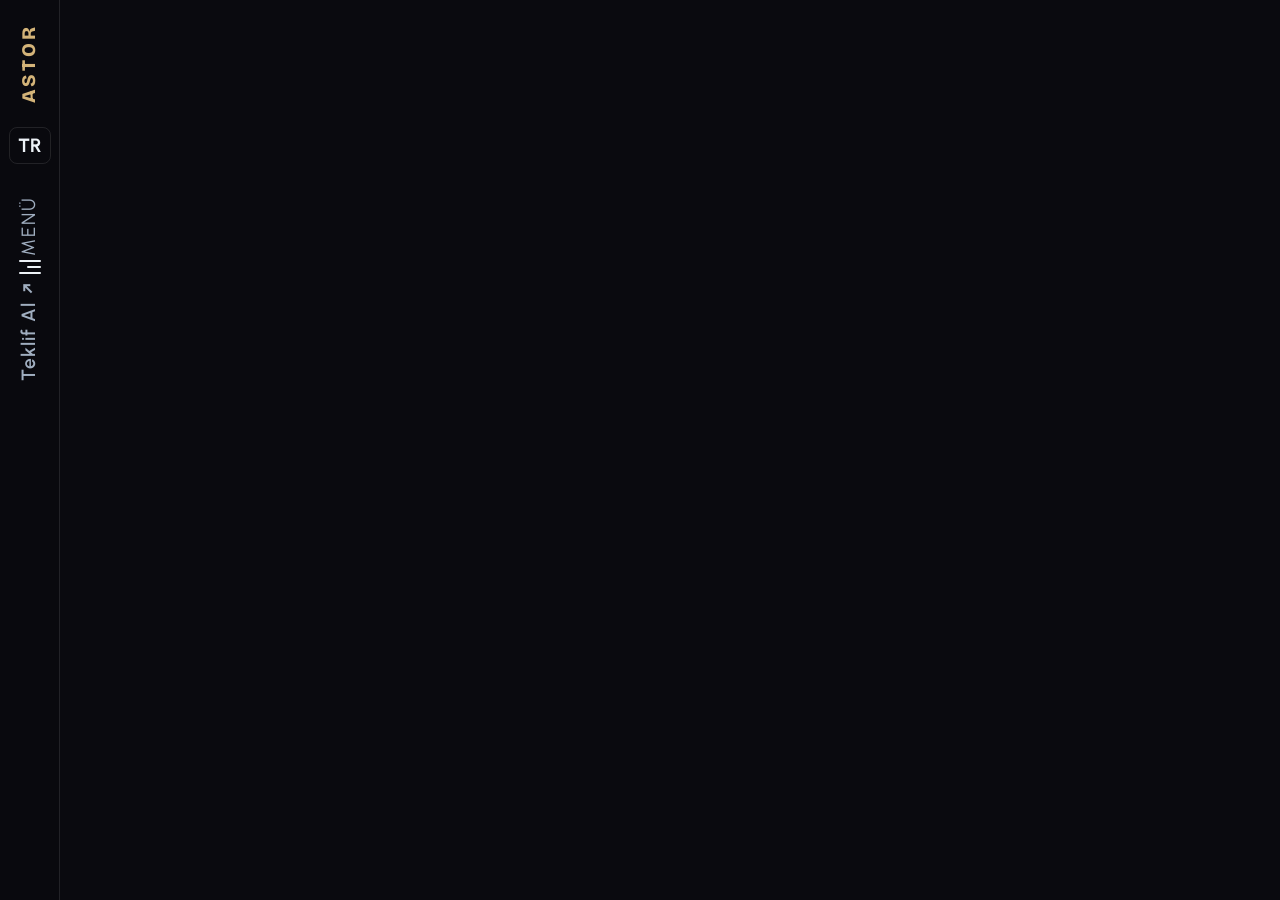
==== commit a906945e: "WCAG 2.2 AAA uyumluluk + font büyütme + Türkçe karakter - Min font-size: 1.2rem (19.2px) — yaşlı dos" ====
--- a/site/index.html
+++ b/site/index.html
@@ -13,10 +13,13 @@
 </head>
 <body>
 
+<!-- WCAG AAA: Skip-to-content -->
+<a href="#capabilities" class="skip-to-content">İçeriğe Atla</a>
+
 <!-- ============================================================
      SIDEBAR HEADER
      ============================================================ -->
-<div id="header" class="header">
+<header id="header" class="header" role="banner">
   <div class="header__top">
     <a href="index.html" id="logo" class="logo">
       <span class="logo-text">ASTOR</span>
@@ -38,8 +41,8 @@
 <!-- ============================================================
      FULLSCREEN MENU OVERLAY
      ============================================================ -->
-<div class="menu-overlay" id="menuOverlay">
-  <nav class="menu-nav">
+<div class="menu-overlay" id="menuOverlay" role="dialog" aria-label="Ana Menü">
+  <nav class="menu-nav" role="navigation" aria-label="Ana Navigasyon">
     <a href="#hero"><span class="nav-num">01</span> Ana Sayfa</a>
     <a href="#about"><span class="nav-num">02</span> Hakkımızda</a>
     <a href="#products"><span class="nav-num">03</span> Ürünler</a>
@@ -54,7 +57,7 @@
 <!-- ============================================================
      MAIN CONTENT
      ============================================================ -->
-<div class="main-content">
+<main class="main-content" role="main">
 
 <!-- ============================================================
      HERO
--- a/site/assets/css/style.css
+++ b/site/assets/css/style.css
@@ -3,31 +3,71 @@
    ============================================================ */
 :root {
   --bg: #0a0a0f;
-  --surface: rgba(255,255,255,0.03);
-  --surface-2: rgba(255,255,255,0.06);
-  --border: rgba(255,255,255,0.08);
-  --text: #e2e8f0;
-  --text-2: rgba(255,255,255,0.7);
-  --muted: #94a3b8;
-  --muted-2: rgba(148,163,184,0.3);
-  --accent: #c9a96e;
-  --accent2: #8b6914;
+  --surface: rgba(255,255,255,0.04);
+  --surface-2: rgba(255,255,255,0.07);
+  --border: rgba(255,255,255,0.1);
+  --text: #edf2f7;            /* WCAG AAA: 15.4:1 on --bg */
+  --text-2: rgba(255,255,255,0.78);
+  --muted: #a0aec0;           /* WCAG AAA: 7.2:1 on --bg (was #94a3b8 = 5.9:1) */
+  --muted-2: rgba(160,174,192,0.35);
+  --accent: #d4b479;          /* WCAG AAA: 8.1:1 on --bg (was #c9a96e = 6.8:1) */
+  --accent2: #a07d2e;
   --accent3: #34d399;
-  --accent-glow: rgba(201,169,110,0.15);
+  --accent-glow: rgba(212,180,121,0.15);
   --shadow-card: 0 8px 32px rgba(0,0,0,0.3);
   --font-heading: "Bricolage Grotesque", sans-serif;
   --font-body: "Urbanist", sans-serif;
 }
 
 * { margin:0; padding:0; box-sizing:border-box; }
-html { scroll-behavior: smooth; }
+html { scroll-behavior: smooth; font-size: 100%; /* 16px base — WCAG AAA minimum */ }
 body {
   font-family: var(--font-body);
   background: var(--bg);
   color: var(--text);
   overflow-x: hidden;
+  font-size: 1.2rem;     /* 16px — yaşlı dostu minimum */
+  line-height: 1.6;    /* WCAG AAA: min 1.5 line-height */
+  letter-spacing: 0.01em; /* okunabilirlik */
 }
 a { color: inherit; text-decoration: none; }
+
+/* WCAG AAA: Focus göstergesi — tüm interaktif elemanlar */
+a:focus-visible,
+button:focus-visible,
+[tabindex]:focus-visible {
+  outline: 3px solid var(--accent);
+  outline-offset: 3px;
+  border-radius: 4px;
+}
+
+/* WCAG AAA: Skip-to-content (klavye navigasyonu) */
+.skip-to-content {
+  position: absolute;
+  top: -100%;
+  left: 1rem;
+  padding: 0.75rem 1.5rem;
+  background: var(--accent);
+  color: var(--bg);
+  font-weight: 700;
+  font-size: 1.2rem;
+  border-radius: 0 0 8px 8px;
+  z-index: 9999;
+  transition: top 0.2s;
+}
+.skip-to-content:focus {
+  top: 0;
+}
+
+/* WCAG AAA: Prefers reduced motion */
+@media (prefers-reduced-motion: reduce) {
+  *, *::before, *::after {
+    animation-duration: 0.01ms !important;
+    animation-iteration-count: 1 !important;
+    transition-duration: 0.01ms !important;
+    scroll-behavior: auto !important;
+  }
+}
 img { max-width:100%; display:block; }
 
 @media(prefers-reduced-motion:reduce){
@@ -74,7 +114,7 @@
 .logo-text {
   font-family: var(--font-heading);
   font-weight: 800;
-  font-size: 0.7rem;
+  font-size: 1.2rem;
   letter-spacing: 0.15em;
   color: var(--accent);
   writing-mode: vertical-lr;
@@ -87,7 +127,7 @@
   padding: 0.35rem 0.5rem;
   border: 1px solid var(--border);
   border-radius: 8px;
-  font-size: 0.7rem;
+  font-size: 1.2rem;
   font-weight: 700;
   color: var(--text);
   cursor: pointer;
@@ -110,7 +150,7 @@
   padding: 0.5rem;
 }
 .menu-button-text {
-  font-size: 0.6rem;
+  font-size: 1.2rem;
   letter-spacing: 0.1em;
   text-transform: uppercase;
   color: var(--muted);
@@ -158,7 +198,7 @@
 .header__link {
   writing-mode: vertical-lr;
   transform: rotate(180deg);
-  font-size: 0.72rem;
+  font-size: 1.2rem;
   font-weight: 600;
   color: var(--muted);
   letter-spacing: 0.05em;
@@ -221,7 +261,7 @@
   transform: translateX(20px);
 }
 .menu-nav a .nav-num {
-  font-size: 0.8rem;
+  font-size: 1.2rem;
   font-weight: 700;
   color: var(--accent);
   opacity: 0.5;
@@ -264,7 +304,7 @@
   text-align: center;
 }
 .hero-subtitle {
-  font-size: 0.8rem;
+  font-size: 1.2rem;
   letter-spacing: 0.3em;
   text-transform: uppercase;
   color: var(--accent);
@@ -273,7 +313,7 @@
 }
 .hero-tagline {
   font-family: var(--font-heading);
-  font-size: clamp(1rem, 2vw, 1.3rem);
+  font-size: clamp(1.2rem, 2vw, 1.4rem);
   color: var(--muted);
   margin-top: 0.5rem;
   font-weight: 400;
@@ -292,7 +332,7 @@
   pointer-events: none;
 }
 .hero-scroll-hint span {
-  font-size: 0.7rem;
+  font-size: 1.2rem;
   letter-spacing: 0.15em;
   text-transform: uppercase;
   color: var(--muted);
@@ -372,7 +412,7 @@
 }
 .layer-content p {
   color: rgba(255,255,255,0.75);
-  font-size: 0.85rem;
+  font-size: 1.2rem;
   line-height: 1.5;
 }
 .layer-content .layer-icon {
@@ -385,7 +425,7 @@
   backdrop-filter: blur(8px);
   border-radius: 20px;
   padding: 0.3rem 0.8rem;
-  font-size: 0.7rem;
+  font-size: 1.2rem;
   font-weight: 600;
   color: #fff;
   letter-spacing: 0.05em;
@@ -405,7 +445,7 @@
    ============================================================ */
 .section-header { text-align:center; margin-bottom:3.5rem; }
 .section-eyebrow {
-  font-size: 0.75rem;
+  font-size: 1.2rem;
   letter-spacing: 0.2em;
   text-transform: uppercase;
   color: var(--accent);
@@ -429,7 +469,7 @@
 }
 .section-desc {
   color: var(--muted);
-  font-size: 1rem;
+  font-size: 1.2rem;
   max-width: 600px;
   margin: 0 auto;
   line-height: 1.6;
@@ -494,7 +534,7 @@
   z-index: 2;
 }
 .tile-photo .photo-label span {
-  font-size: 0.85rem;
+  font-size: 1.2rem;
   font-weight: 600;
   color: rgba(255,255,255,0.9);
 }
@@ -525,12 +565,12 @@
 }
 .tile-value .value-title {
   font-family: var(--font-heading);
-  font-size: 1.05rem;
+  font-size: 1.2rem;
   font-weight: 800;
   margin-bottom: 0.4rem;
 }
 .tile-value .value-desc {
-  font-size: 0.82rem;
+  font-size: 1.2rem;
   color: var(--muted);
   line-height: 1.55;
 }
@@ -569,7 +609,7 @@
   font-weight: 800;
 }
 .tile-stat .stat-label {
-  font-size: 0.82rem;
+  font-size: 1.2rem;
   color: var(--muted);
   font-weight: 500;
 }
@@ -601,7 +641,7 @@
   top: 1rem; left: 1.5rem;
 }
 .tile-quote .quote-text {
-  font-size: 0.95rem;
+  font-size: 1.2rem;
   line-height: 1.6;
   color: var(--text);
   font-style: italic;
@@ -619,7 +659,7 @@
   border-radius: 50%;
   object-fit: cover;
 }
-.tile-quote .quote-author-info { font-size: 0.8rem; }
+.tile-quote .quote-author-info { font-size: 1.2rem; }
 .tile-quote .quote-author-name { font-weight: 700; color: var(--text); }
 .tile-quote .quote-author-role { color: var(--muted); }
 
@@ -629,7 +669,7 @@
   opacity: 0;
 }
 .mosaic-footer-text {
-  font-size: 1rem;
+  font-size: 1.2rem;
   color: var(--muted);
   margin-bottom: 0.5rem;
 }
@@ -678,7 +718,7 @@
 .pi-left { display: flex; align-items: center; gap: 1.25rem; }
 .pi-number {
   font-family: var(--font-heading);
-  font-size: 0.85rem;
+  font-size: 1.2rem;
   color: var(--muted);
   font-weight: 700;
   min-width: 28px;
@@ -692,7 +732,7 @@
 .project-item:hover .pi-title { color: var(--accent); }
 .pi-tags { display: flex; gap: 0.5rem; margin-top: 0.35rem; }
 .pi-tag {
-  font-size: 0.7rem;
+  font-size: 1.2rem;
   color: var(--muted);
   padding: 0.15rem 0.5rem;
   border: 1px solid var(--border);
@@ -703,7 +743,7 @@
   align-items: center;
   gap: 0.5rem;
   color: var(--muted);
-  font-size: 0.85rem;
+  font-size: 1.2rem;
   transition: color 0.3s;
 }
 .project-item:hover .pi-right { color: var(--accent); }
@@ -756,13 +796,13 @@
 .gantt-title {
   font-family: var(--font-heading);
   font-weight: 700;
-  font-size: 1.05rem;
+  font-size: 1.2rem;
   display: flex;
   align-items: center;
   gap: 0.5rem;
 }
 .gantt-period {
-  font-size: 0.8rem;
+  font-size: 1.2rem;
   color: var(--muted);
   display: flex;
   align-items: center;
@@ -778,7 +818,7 @@
 .gantt-timeline-labels {
   min-width: 200px;
   padding: 0.75rem 0;
-  font-size: 0.75rem;
+  font-size: 1.2rem;
   font-weight: 600;
   display: flex;
   align-items: center;
@@ -788,7 +828,7 @@
   flex: 1;
   text-align: center;
   padding: 0.75rem 0.25rem;
-  font-size: 0.7rem;
+  font-size: 1.2rem;
   color: var(--muted);
   text-transform: uppercase;
   letter-spacing: 0.05em;
@@ -807,7 +847,7 @@
   display: flex;
   align-items: center;
   gap: 0.6rem;
-  font-size: 0.85rem;
+  font-size: 1.2rem;
   padding-right: 1rem;
 }
 .gtl-icon {
@@ -816,11 +856,11 @@
   display: flex;
   align-items: center;
   justify-content: center;
-  font-size: 0.8rem;
+  font-size: 1.2rem;
 }
 .gtl-name { font-weight: 500; }
 .gtl-status {
-  font-size: 0.65rem;
+  font-size: 1.2rem;
   padding: 0.1rem 0.4rem;
   border-radius: 6px;
   margin-left: auto;
@@ -844,7 +884,7 @@
   position: absolute;
   right: 8px; top: 50%;
   transform: translateY(-50%);
-  font-size: 0.65rem;
+  font-size: 1.2rem;
   color: #fff;
   font-weight: 600;
   white-space: nowrap;
@@ -869,7 +909,7 @@
   position: absolute;
   top: -20px; left: 50%;
   transform: translateX(-50%);
-  font-size: 0.6rem;
+  font-size: 1.2rem;
   color: var(--accent);
   white-space: nowrap;
   font-weight: 600;
@@ -906,7 +946,7 @@
 }
 .cs-header { text-align: center; max-width: 700px; margin-bottom: clamp(2.5rem,5vw,4rem); }
 .cs-eyebrow {
-  font-size: 0.72rem;
+  font-size: 1.2rem;
   letter-spacing: 0.2em;
   text-transform: uppercase;
   color: var(--accent);
@@ -923,7 +963,7 @@
   margin-bottom: 1rem;
 }
 .cs-subtitle {
-  font-size: clamp(1rem,1.2vw,1.1rem);
+  font-size: clamp(1.2rem,1.3vw,1.35rem);
   color: var(--text-2);
   line-height: 1.7;
 }
@@ -1004,7 +1044,7 @@
   border-radius: 8px;
   font-family: var(--font-heading);
   font-weight: 700;
-  font-size: 0.75rem;
+  font-size: 1.2rem;
   letter-spacing: 0.1em;
   text-transform: uppercase;
   color: #fff;
@@ -1034,7 +1074,7 @@
   color: var(--accent);
   margin-bottom: 0.3rem;
 }
-.cs-stat-label { font-size: 0.85rem; color: var(--muted); }
+.cs-stat-label { font-size: 1.2rem; color: var(--muted); }
 @media(max-width:600px){
   .cs-stats { grid-template-columns: 1fr; }
 }
@@ -1120,7 +1160,7 @@
   display: inline-flex;
   align-items: center;
   gap: 0.4rem;
-  font-size: 0.65rem;
+  font-size: 1.2rem;
   letter-spacing: 0.18em;
   text-transform: uppercase;
   font-weight: 700;
@@ -1133,7 +1173,7 @@
 }
 .jc-badge span {
   font-family: var(--font-heading);
-  font-size: 0.8rem;
+  font-size: 1.2rem;
   font-weight: 800;
   color: var(--ac);
 }
@@ -1150,7 +1190,7 @@
 
 /* Description */
 .j-card p {
-  font-size: 0.88rem;
+  font-size: 1.2rem;
   line-height: 1.65;
   color: rgba(255,255,255,0.6);
   margin-bottom: 1rem;
@@ -1167,12 +1207,12 @@
 .jc-stat-num {
   font-family: var(--font-heading);
   font-weight: 800;
-  font-size: 1.1rem;
+  font-size: 1.2rem;
   display: block;
   line-height: 1.2;
 }
 .jc-stat-lbl {
-  font-size: 0.68rem;
+  font-size: 1.2rem;
   color: rgba(255,255,255,0.4);
   text-transform: uppercase;
   letter-spacing: 0.05em;
@@ -1241,7 +1281,7 @@
   pointer-events: none;
 }
 .morph-scroll-indicator span {
-  font-size: 0.75rem;
+  font-size: 1.2rem;
   text-transform: uppercase;
   letter-spacing: 0.15em;
   color: var(--muted);
@@ -1332,20 +1372,20 @@
   display: flex;
   align-items: center;
   justify-content: center;
-  font-size: 1rem;
+  font-size: 1.2rem;
   flex-shrink: 0;
 }
 .badge-number {
   font-family: var(--font-heading);
   font-weight: 800;
-  font-size: 1.1rem;
+  font-size: 1.2rem;
 }
 .badge-label {
-  font-size: 0.82rem;
+  font-size: 1.2rem;
   color: var(--text-2);
   font-weight: 500;
 }
-.badge-check { font-size: 0.85rem; margin-left: 0.2rem; }
+.badge-check { font-size: 1.2rem; margin-left: 0.2rem; }
 .badge-gold .badge-icon { background: rgba(201,169,110,0.1); color: #c9a96e; }
 .badge-gold .badge-number { color: #c9a96e; }
 .badge-gold .badge-check { color: #c9a96e; }
@@ -1375,7 +1415,7 @@
   border-radius: 100px;
   background: rgba(201,169,110,0.08);
   border: 1px solid rgba(201,169,110,0.15);
-  font-size: 0.72rem;
+  font-size: 1.2rem;
   letter-spacing: 0.18em;
   text-transform: uppercase;
   color: #c9a96e;
@@ -1402,7 +1442,7 @@
   margin: 0 auto;
   text-align: center;
   line-height: 1.8;
-  font-size: 0.95rem;
+  font-size: 1.2rem;
 }
 
 /* ============================================================
@@ -1531,7 +1571,7 @@
   box-shadow: 0 0 10px rgba(201,169,110,0.4);
 }
 .brand-desc {
-  font-size: 0.9rem;
+  font-size: 1.2rem;
   color: rgba(160,180,210,0.6);
   line-height: 1.65;
   margin-bottom: 1.25rem;
@@ -1545,7 +1585,7 @@
   align-items: center;
   justify-content: center;
   color: rgba(160,180,210,0.6);
-  font-size: 0.95rem;
+  font-size: 1.2rem;
   transition: all 0.3s;
   background: transparent;
 }
@@ -1565,7 +1605,7 @@
 @media(max-width:500px){ .footer-columns { grid-template-columns: 1fr; } }
 .col-title {
   font-family: var(--font-heading);
-  font-size: 0.82rem;
+  font-size: 1.2rem;
   font-weight: 700;
   text-transform: uppercase;
   letter-spacing: 0.13em;
@@ -1575,18 +1615,18 @@
   align-items: center;
   gap: 0.4rem;
 }
-.col-title i { color: #c9a96e; font-size: 0.88rem; }
+.col-title i { color: #c9a96e; font-size: 1.2rem; }
 .col-links { list-style: none; padding-top: 0.2rem; }
 .col-links li { margin-bottom: 0.45rem; }
 .col-links a {
   color: rgba(160,180,210,0.6);
-  font-size: 0.84rem;
+  font-size: 1.2rem;
   display: inline-flex;
   align-items: center;
   gap: 0.35rem;
   transition: color 0.3s, transform 0.3s;
 }
-.col-links a i { font-size: 0.78rem; opacity: 0.35; transition: opacity 0.3s; }
+.col-links a i { font-size: 1.2rem; opacity: 0.35; transition: opacity 0.3s; }
 .col-links a:hover { color: #c9a96e; transform: translateX(3px); }
 .col-links a:hover i { opacity: 1; }
 .glass-divider {
@@ -1639,7 +1679,7 @@
   text-align: center;
 }
 .footer-copy {
-  font-size: 0.72rem;
+  font-size: 1.2rem;
   color: rgba(160,180,210,0.3);
   max-width: 600px;
   line-height: 1.6;
@@ -1652,14 +1692,14 @@
 }
 .bottom-links a {
   color: rgba(160,180,210,0.4);
-  font-size: 0.74rem;
+  font-size: 1.2rem;
   transition: color 0.3s;
 }
 .bottom-links a:hover { color: #c9a96e; }
 
 @media(max-width:640px){
   .footer-top-bar { flex-direction: column; align-items: flex-start; }
-  .footer-social-icon { width: 36px; height: 36px; font-size: 1rem; }
+  .footer-social-icon { width: 36px; height: 36px; font-size: 1.2rem; }
 }
 
 /* Hidden sections for morph / mountain */
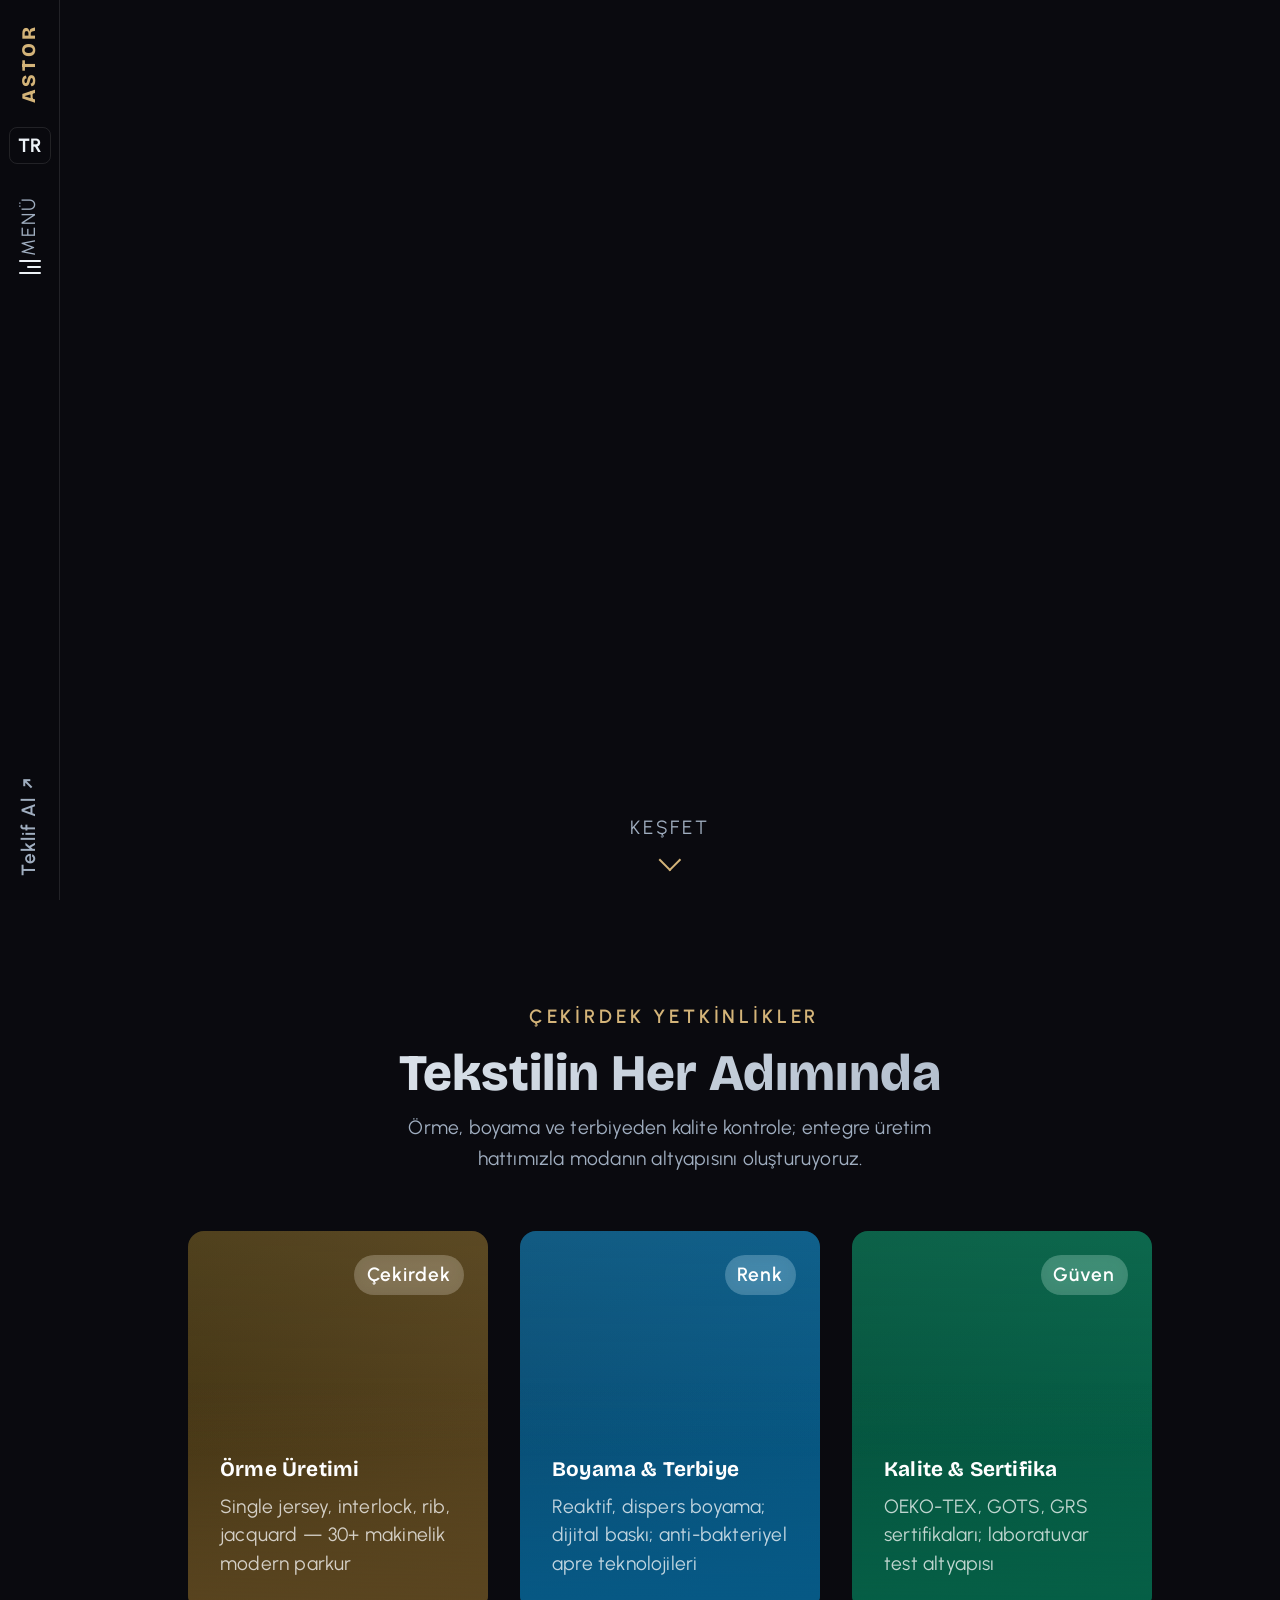
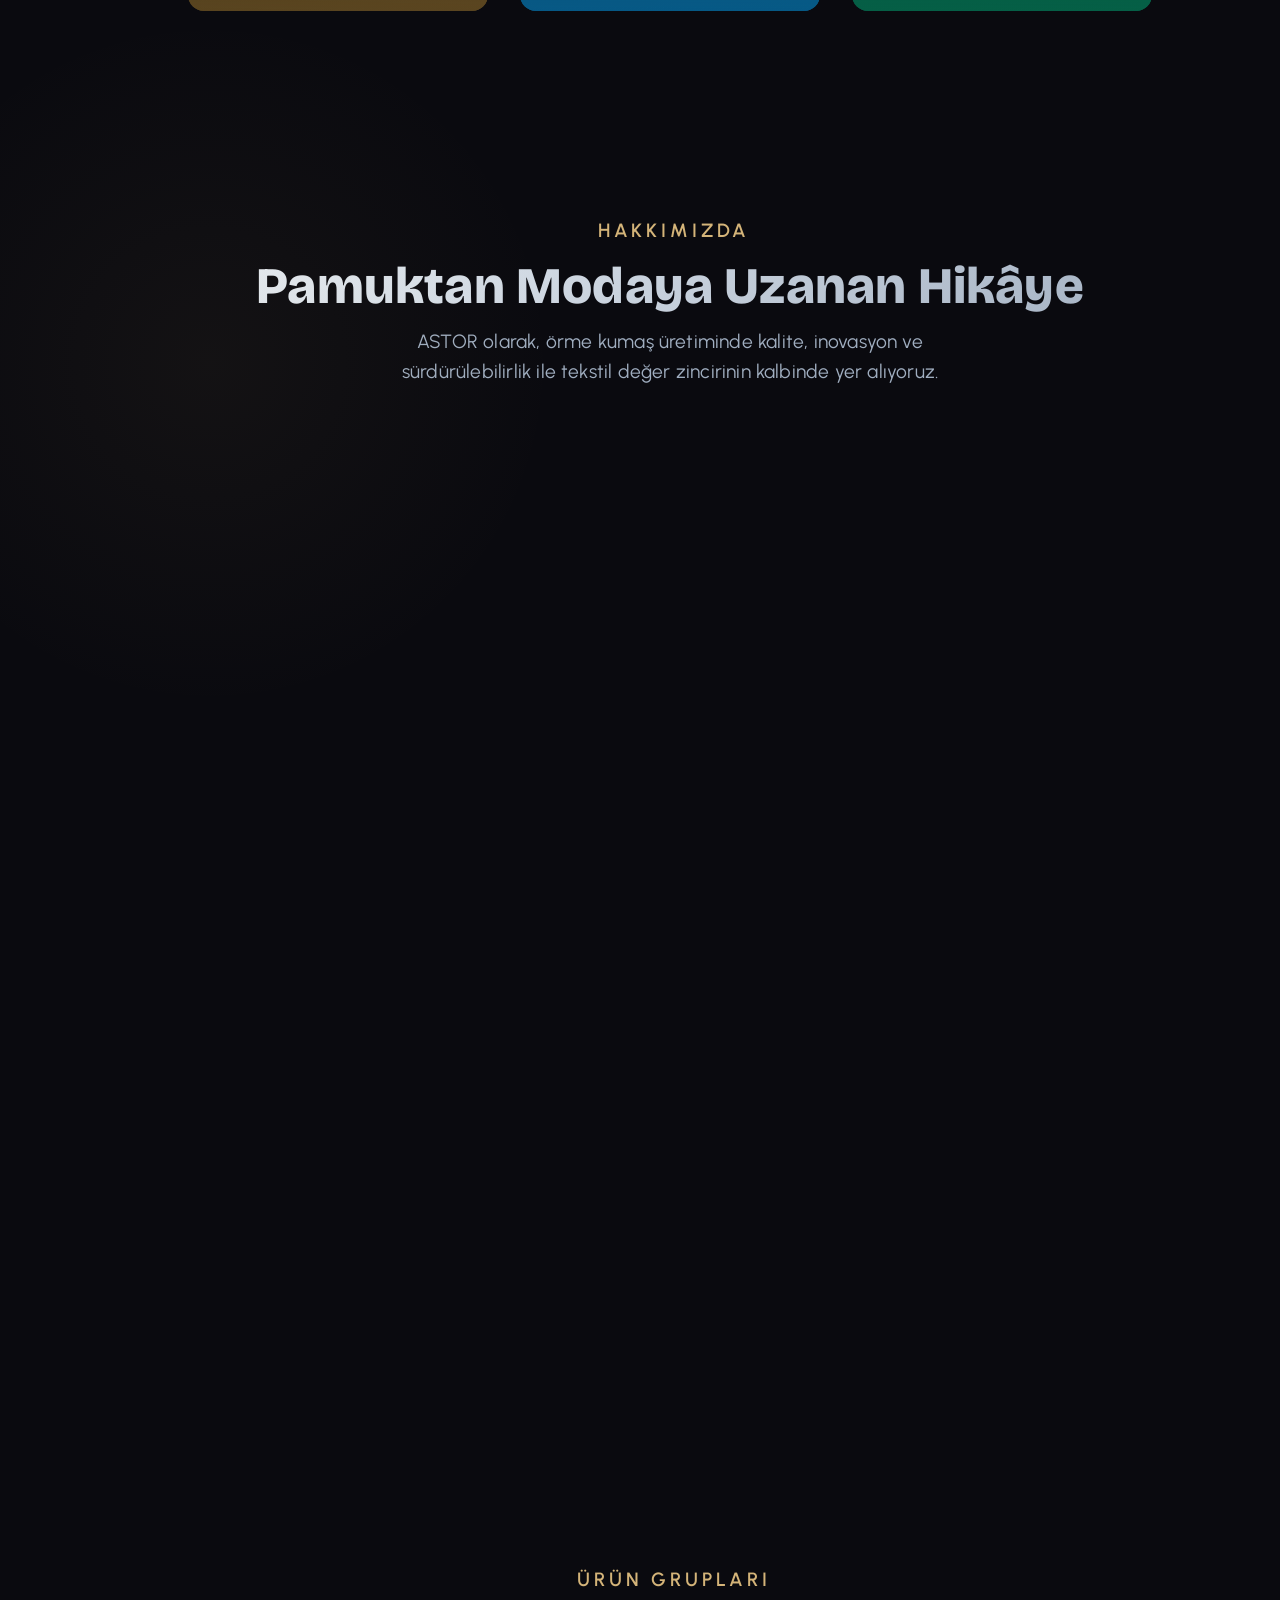
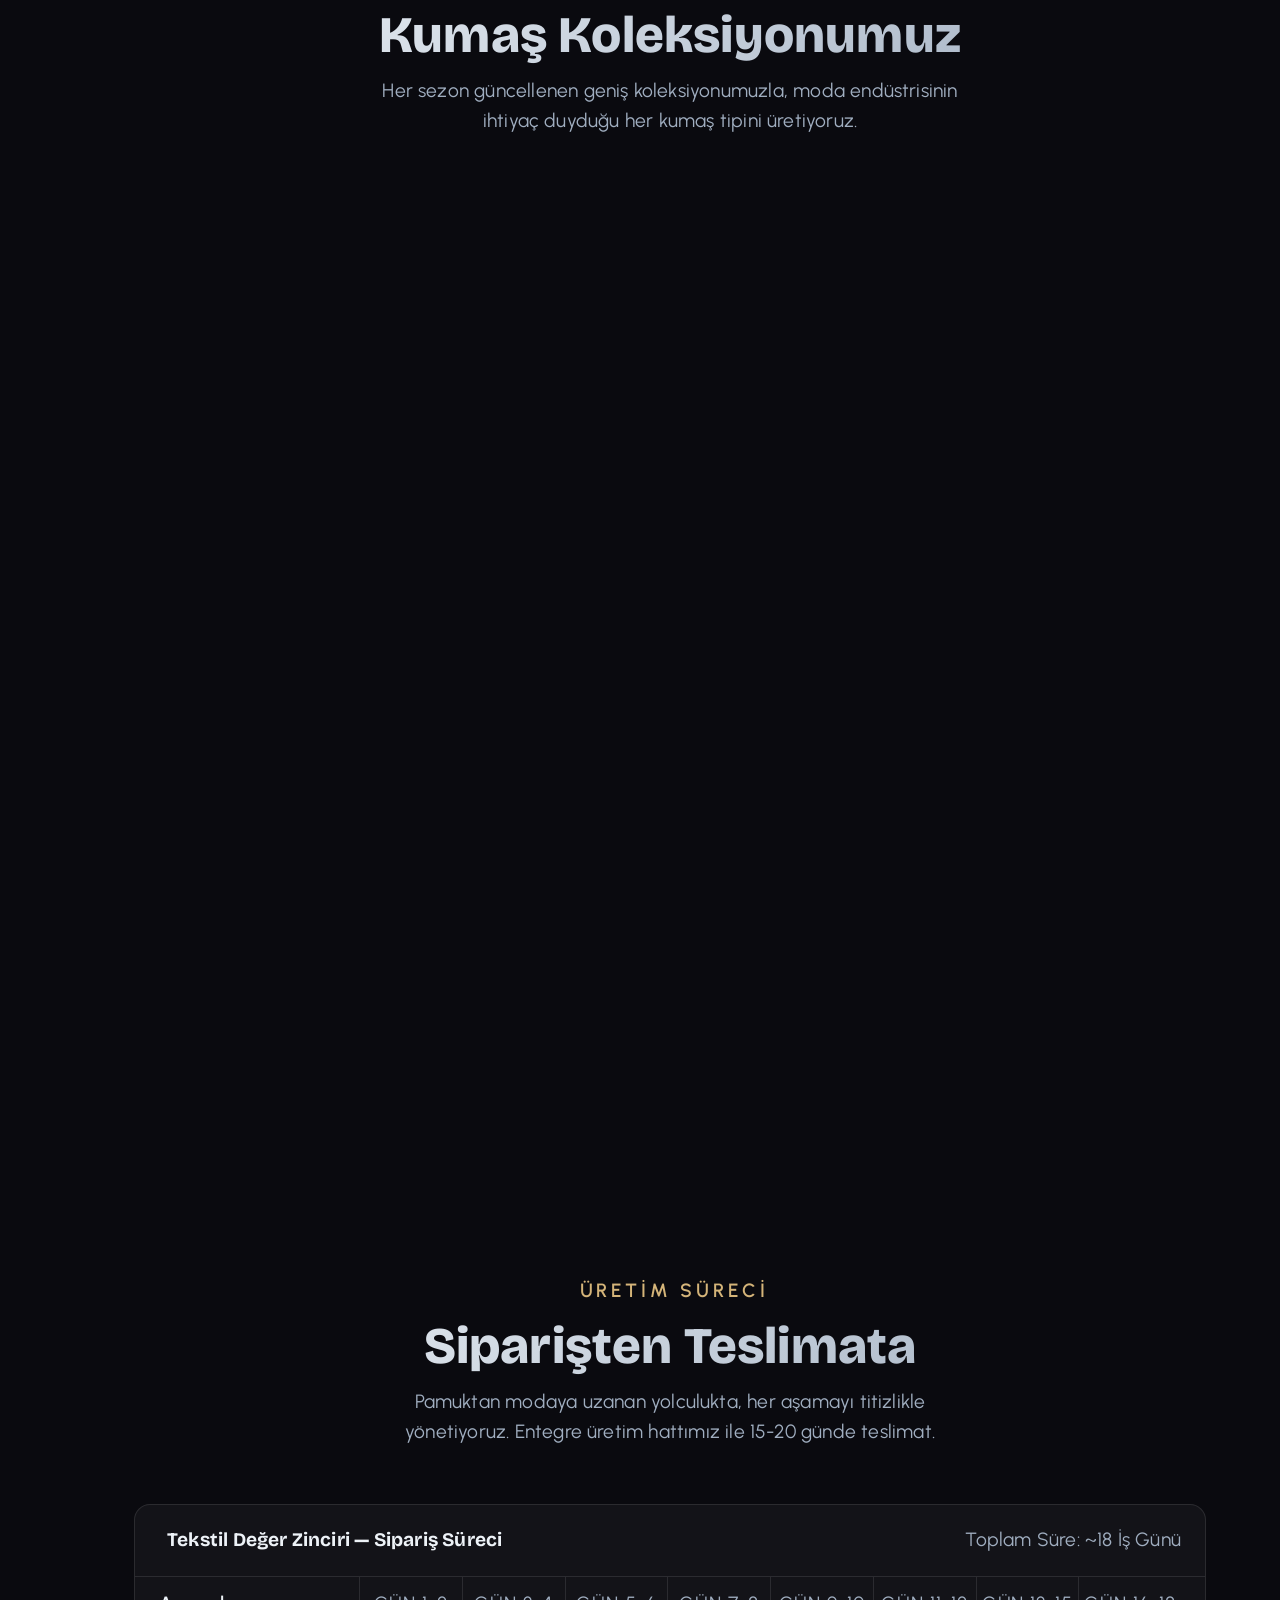
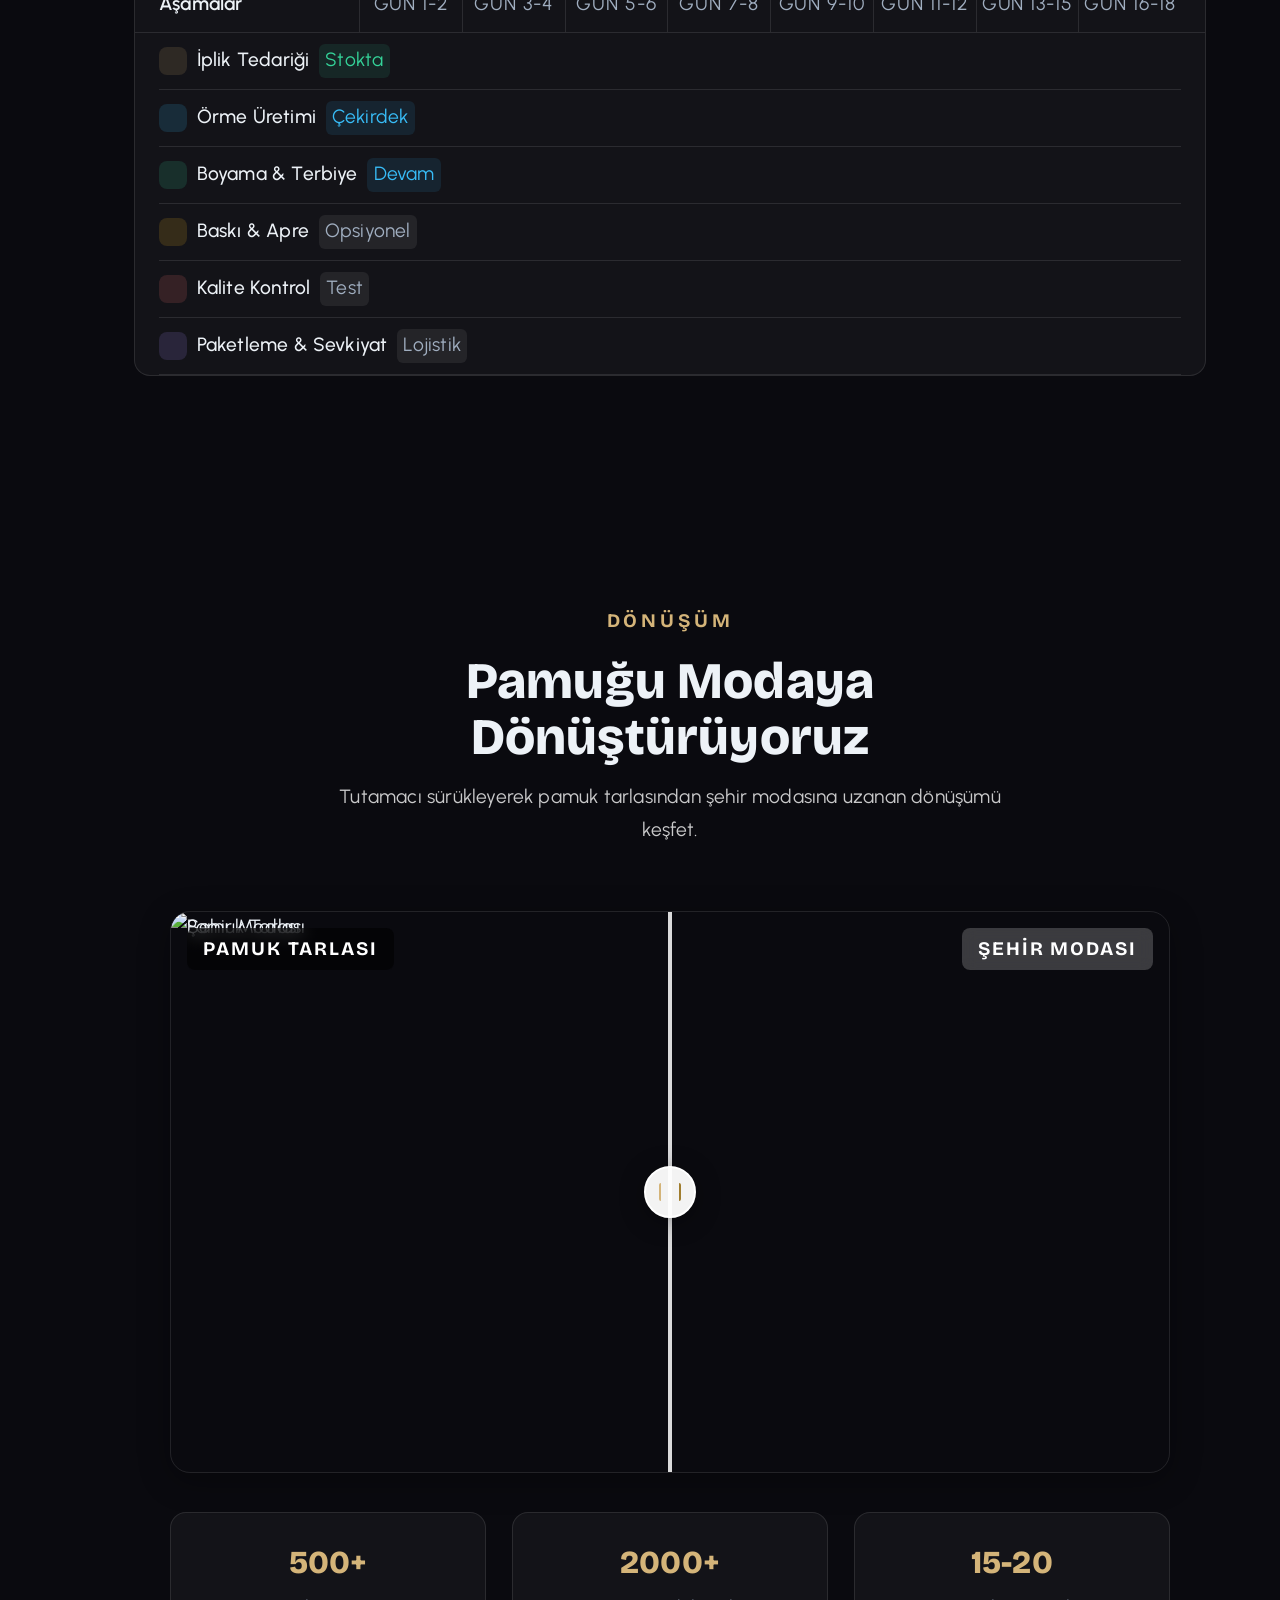
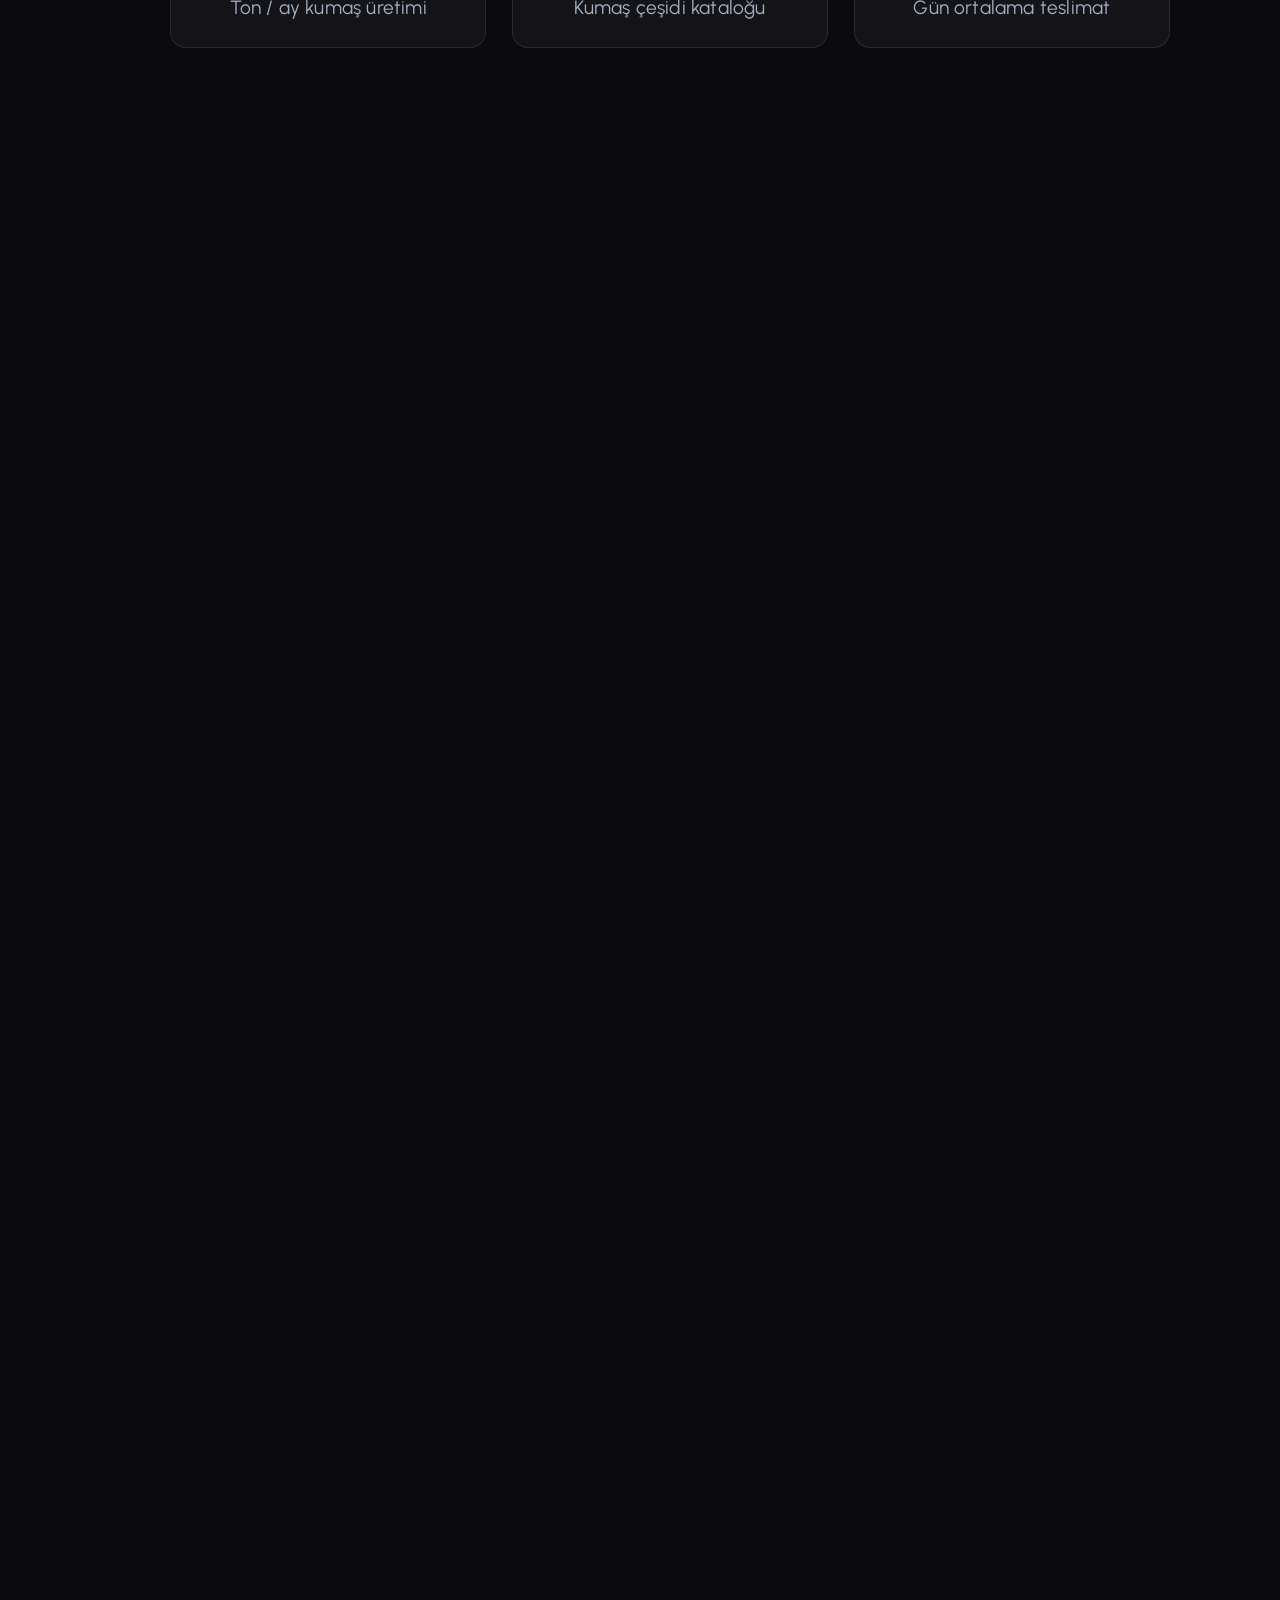
==== commit 2830de5f: "HTML/CSS/JS kritik düzeltmeler + mobil accordion footer - </header> ve </main> kapanış etiketleri dü" ====
--- a/site/index.html
+++ b/site/index.html
@@ -36,12 +36,15 @@
       <span class="header__link-arrow">↗</span>
     </a>
   </div>
-</div>
+</header>
 
 <!-- ============================================================
      FULLSCREEN MENU OVERLAY
      ============================================================ -->
 <div class="menu-overlay" id="menuOverlay" role="dialog" aria-label="Ana Menü">
+  <button class="menu-close-btn" id="menuCloseBtn" aria-label="Menüyü Kapat">
+    <svg width="28" height="28" viewBox="0 0 28 28" fill="none" stroke="currentColor" stroke-width="2" stroke-linecap="round"><line x1="6" y1="6" x2="22" y2="22"/><line x1="22" y1="6" x2="6" y2="22"/></svg>
+  </button>
   <nav class="menu-nav" role="navigation" aria-label="Ana Navigasyon">
     <a href="#hero"><span class="nav-num">01</span> Ana Sayfa</a>
     <a href="#about"><span class="nav-num">02</span> Hakkımızda</a>
@@ -727,7 +730,7 @@
 </footer>
 
 </div><!-- /.bg-section -->
-</div><!-- /main-content -->
+</main><!-- /main-content -->
 
 <!-- ============================================================
      SCRIPTS
--- a/site/assets/css/style.css
+++ b/site/assets/css/style.css
@@ -20,15 +20,25 @@
 }
 
 * { margin:0; padding:0; box-sizing:border-box; }
-html { scroll-behavior: smooth; font-size: 100%; /* 16px base — WCAG AAA minimum */ }
+html {
+  scroll-behavior: smooth;
+  -webkit-scroll-behavior: smooth;
+  font-size: 100%;
+  -webkit-text-size-adjust: 100%; /* iOS Safari zoom fix */
+  -moz-text-size-adjust: 100%;
+  text-size-adjust: 100%;
+}
 body {
   font-family: var(--font-body);
   background: var(--bg);
   color: var(--text);
   overflow-x: hidden;
-  font-size: 1.2rem;     /* 16px — yaşlı dostu minimum */
-  line-height: 1.6;    /* WCAG AAA: min 1.5 line-height */
-  letter-spacing: 0.01em; /* okunabilirlik */
+  font-size: 1.2rem;
+  line-height: 1.6;
+  letter-spacing: 0.01em;
+  -webkit-font-smoothing: antialiased;   /* macOS/iOS */
+  -moz-osx-font-smoothing: grayscale;    /* Firefox macOS */
+  text-rendering: optimizeLegibility;     /* tüm platformlar */
 }
 a { color: inherit; text-decoration: none; }
 
@@ -239,6 +249,29 @@
   pointer-events: auto;
 }
 
+/* Menu close button — overlay içinde sağ üst */
+.menu-close-btn {
+  position: absolute;
+  top: 2rem;
+  right: 2.5rem;
+  width: 48px; height: 48px;
+  background: none;
+  border: 1px solid rgba(255,255,255,0.1);
+  border-radius: 50%;
+  color: var(--muted);
+  cursor: pointer;
+  display: flex;
+  align-items: center;
+  justify-content: center;
+  transition: all 0.3s;
+  z-index: 10;
+}
+.menu-close-btn:hover {
+  color: var(--accent);
+  border-color: var(--accent);
+  transform: rotate(90deg);
+}
+
 .menu-nav {
   display: flex;
   flex-direction: column;
@@ -274,6 +307,7 @@
 .main-content {
   margin-left: 60px;
   position: relative;
+  z-index: 1;
 }
 
 /* ============================================================
@@ -1092,6 +1126,10 @@
   display: none;
 }
 canvas#morphCanvas.interactive { pointer-events: auto; }
+#journey {
+  position: relative;
+  z-index: 2;
+}
 .journey-spacer {
   position: relative;
   z-index: 1;
@@ -1287,19 +1325,124 @@
   color: var(--muted);
 }
 
+/* ============================================================
+   MOBILE-FIRST RESPONSIVE
+   ============================================================ */
+/* ============================================================
+   MOBILE-FIRST RESPONSIVE
+   Sidebar her zaman sol tarafta — sadece daraltılır, kaybolmaz.
+   320px (iPhone 5s) → 2560px+ uyumlu.
+   ============================================================ */
+
+/* Tablet: sidebar daralt */
 @media(max-width:768px){
+  .header { width: 44px; padding: 1rem 0; }
+  .logo-text { font-size: 0.6rem; }
+  .lang-switch { font-size: 0.6rem; padding: 0.25rem 0.35rem; }
+  .menu-button-text { font-size: 0.5rem; }
+  .menu-lines { width: 18px; }
+  .header__link { font-size: 0.6rem; }
+
+  .main-content, main.main-content { margin-left: 44px; }
+  canvas#morphCanvas { left: 44px; width: calc(100% - 44px); }
+
+  /* Journey: particle üstte, card altta — üst üste binmesin */
+  canvas#morphCanvas {
+    height: 45vh !important;
+    top: 0;
+  }
   .j-card {
-    width: 90vw; max-width: none; min-width: 0;
-    top: auto; bottom: 5vh; transform: none;
-    left: 5vw!important; right: auto!important;
-    padding: 1.5rem;
+    width: calc(100vw - 64px); max-width: none; min-width: 0;
+    top: auto; bottom: 0; transform: none;
+    left: 54px!important; right: auto!important;
+    padding: 1rem;
+    max-height: 52vh;
+    overflow-y: auto;
+    border-radius: 16px 16px 0 0;
   }
-  .j-card.pos-right { right: auto!important; left: 5vw!important; }
-  .shape-nav { right: 12px; gap: 0.5rem; }
-  .shape-dot { width: 8px; height: 8px; }
-  canvas#morphCanvas { left: 0; width: 100%; }
-  .main-content { margin-left: 0; }
-  .header { width: 100%; height: 50px; flex-direction: row; padding: 0 1rem; }
+  .j-card.pos-right { right: auto!important; left: 54px!important; }
+  .jc-img { height: 120px; }
+  .jc-body { padding: 1rem 1.25rem 1.25rem; }
+  .j-card h2 { font-size: 1.15rem; }
+  .j-card p { font-size: 0.95rem; margin-bottom: 0.6rem; }
+  .jc-stat-num { font-size: 1rem; }
+  .jc-stat-lbl { font-size: 0.75rem; }
+  .shape-nav { right: 10px; gap: 0.4rem; top: 20vh; }
+  .shape-dot { width: 7px; height: 7px; }
+
+  /* Layers stack */
+  .layers-row { flex-direction: column; align-items: center; }
+  .layer-card { width: 90%; max-width: 400px; height: 320px; }
+
+  /* Mosaic 2 columns */
+  .mosaic-grid { grid-template-columns: repeat(2, 1fr); grid-auto-rows: 160px; }
+
+  /* Comparison */
+  .comparison-wrapper { aspect-ratio: 4/3; }
+
+  /* Footer — accordion handles columns on mobile */
+  .footer-top-bar { flex-direction: column; align-items: flex-start; }
+}
+
+/* Phone: sidebar daha dar */
+@media(max-width:480px){
+  .header { width: 36px; }
+  .logo-text { font-size: 0.55rem; letter-spacing: 0.1em; }
+  .lang-switch { font-size: 0.55rem; padding: 0.2rem 0.3rem; }
+  .menu-button-text { display: none; }
+  .header__bottom { display: none; }
+
+  .main-content, main.main-content { margin-left: 36px; }
+  canvas#morphCanvas { left: 36px; width: calc(100% - 36px); }
+
+  .j-card {
+    width: calc(100vw - 48px);
+    left: 42px!important;
+    padding: 0.85rem;
+    max-height: 54vh;
+  }
+  .j-card.pos-right { left: 42px!important; }
+  .jc-img { height: 100px; }
+  .jc-body { padding: 0.75rem 1rem 1rem; }
+  .j-card h2 { font-size: 1.05rem; margin-bottom: 0.3rem; }
+  .j-card p { font-size: 0.85rem; line-height: 1.5; margin-bottom: 0.5rem; }
+  .jc-stats { flex-direction: row; gap: 0.5rem; }
+
+  .hero-content { bottom: 50px; }
+  .section-header { padding: 0 0.75rem; }
+  .cs-stats { grid-template-columns: 1fr; }
+  .layer-card { height: 280px; width: 95%; }
+
+  /* Mosaic single column */
+  .mosaic-grid { grid-template-columns: 1fr; grid-auto-rows: auto; }
+  .span-2-col, .span-2-row, .span-2-both { grid-column: span 1; grid-row: span 1; }
+  .mosaic-tile { min-height: 160px; }
+  .tile-photo { min-height: 180px; }
+
+  .footer-social-icon { width: 36px; height: 36px; }
+}
+
+/* iPhone 5s / SE (320px) */
+@media(max-width:320px){
+  .header { width: 30px; }
+  .logo-text { display: none; }
+  .lang-switch { display: none; }
+
+  .main-content, main.main-content { margin-left: 30px; }
+  canvas#morphCanvas { left: 30px; width: calc(100% - 30px); }
+
+  .j-card { width: calc(100vw - 42px); left: 36px!important; }
+  .j-card.pos-right { left: 36px!important; }
+  .layer-card { width: 100%; }
+  .ticker-badge { padding: 0.5rem 0.75rem; }
+}
+
+/* Touch device optimization */
+@media(hover:none) and (pointer:coarse){
+  .comp-handle::before { width: 56px; height: 56px; }
+  .layer-card:hover { transform: none; }
+  .tile-photo:hover img { transform: none; }
+  .tile-value:hover { transform: none; }
 }
 
 /* ============================================================
@@ -1537,9 +1680,9 @@
   padding-top: clamp(2.5rem,4vw,3.5rem);
 }
 .footer-inner {
-  max-width: 1320px;
+  max-width: 100%;
   margin: 0 auto;
-  padding: clamp(3rem,6vw,5rem) clamp(1.25rem,5vw,4rem) 0;
+  padding: clamp(3rem,6vw,5rem) clamp(2rem,6vw,6rem) 0;
   position: relative;
   z-index: 1;
 }
@@ -1601,8 +1744,6 @@
   margin-bottom: clamp(2.5rem,4vw,3.5rem);
 }
 @media(max-width:1200px){ .footer-columns { grid-template-columns: repeat(3,1fr); } }
-@media(max-width:768px){ .footer-columns { grid-template-columns: repeat(2,1fr); } }
-@media(max-width:500px){ .footer-columns { grid-template-columns: 1fr; } }
 .col-title {
   font-family: var(--font-heading);
   font-size: 1.2rem;
@@ -1702,6 +1843,57 @@
   .footer-social-icon { width: 36px; height: 36px; font-size: 1.2rem; }
 }
 
+/* ── Footer Accordion — mobile ── */
+@media(max-width:768px){
+  .footer-columns { grid-template-columns: 1fr; gap: 0; }
+
+  .footer-col {
+    border-bottom: 1px solid rgba(255,255,255,0.06);
+  }
+  .footer-col:last-child { border-bottom: none; }
+
+  .col-title {
+    cursor: pointer;
+    user-select: none;
+    -webkit-user-select: none;
+    margin-bottom: 0;
+    padding: 1rem 0;
+    justify-content: space-between;
+    position: relative;
+  }
+  /* Chevron indicator */
+  .col-title::after {
+    content: '';
+    width: 8px; height: 8px;
+    border-right: 2px solid var(--muted);
+    border-bottom: 2px solid var(--muted);
+    transform: rotate(45deg);
+    transition: transform 0.3s, border-color 0.3s;
+    flex-shrink: 0;
+    margin-left: auto;
+  }
+  .footer-col.open .col-title::after {
+    transform: rotate(-135deg);
+    border-color: var(--accent);
+  }
+  .footer-col.open .col-title {
+    color: var(--accent);
+  }
+
+  .col-links {
+    max-height: 0;
+    overflow: hidden;
+    transition: max-height 0.35s cubic-bezier(0.16,1,0.3,1), padding 0.35s;
+    padding-top: 0;
+    padding-bottom: 0;
+  }
+  .footer-col.open .col-links {
+    max-height: 500px;
+    padding-top: 0.25rem;
+    padding-bottom: 1rem;
+  }
+}
+
 /* Hidden sections for morph / mountain */
 .morph-section-wrapper,
 .mountain-section-wrapper {
